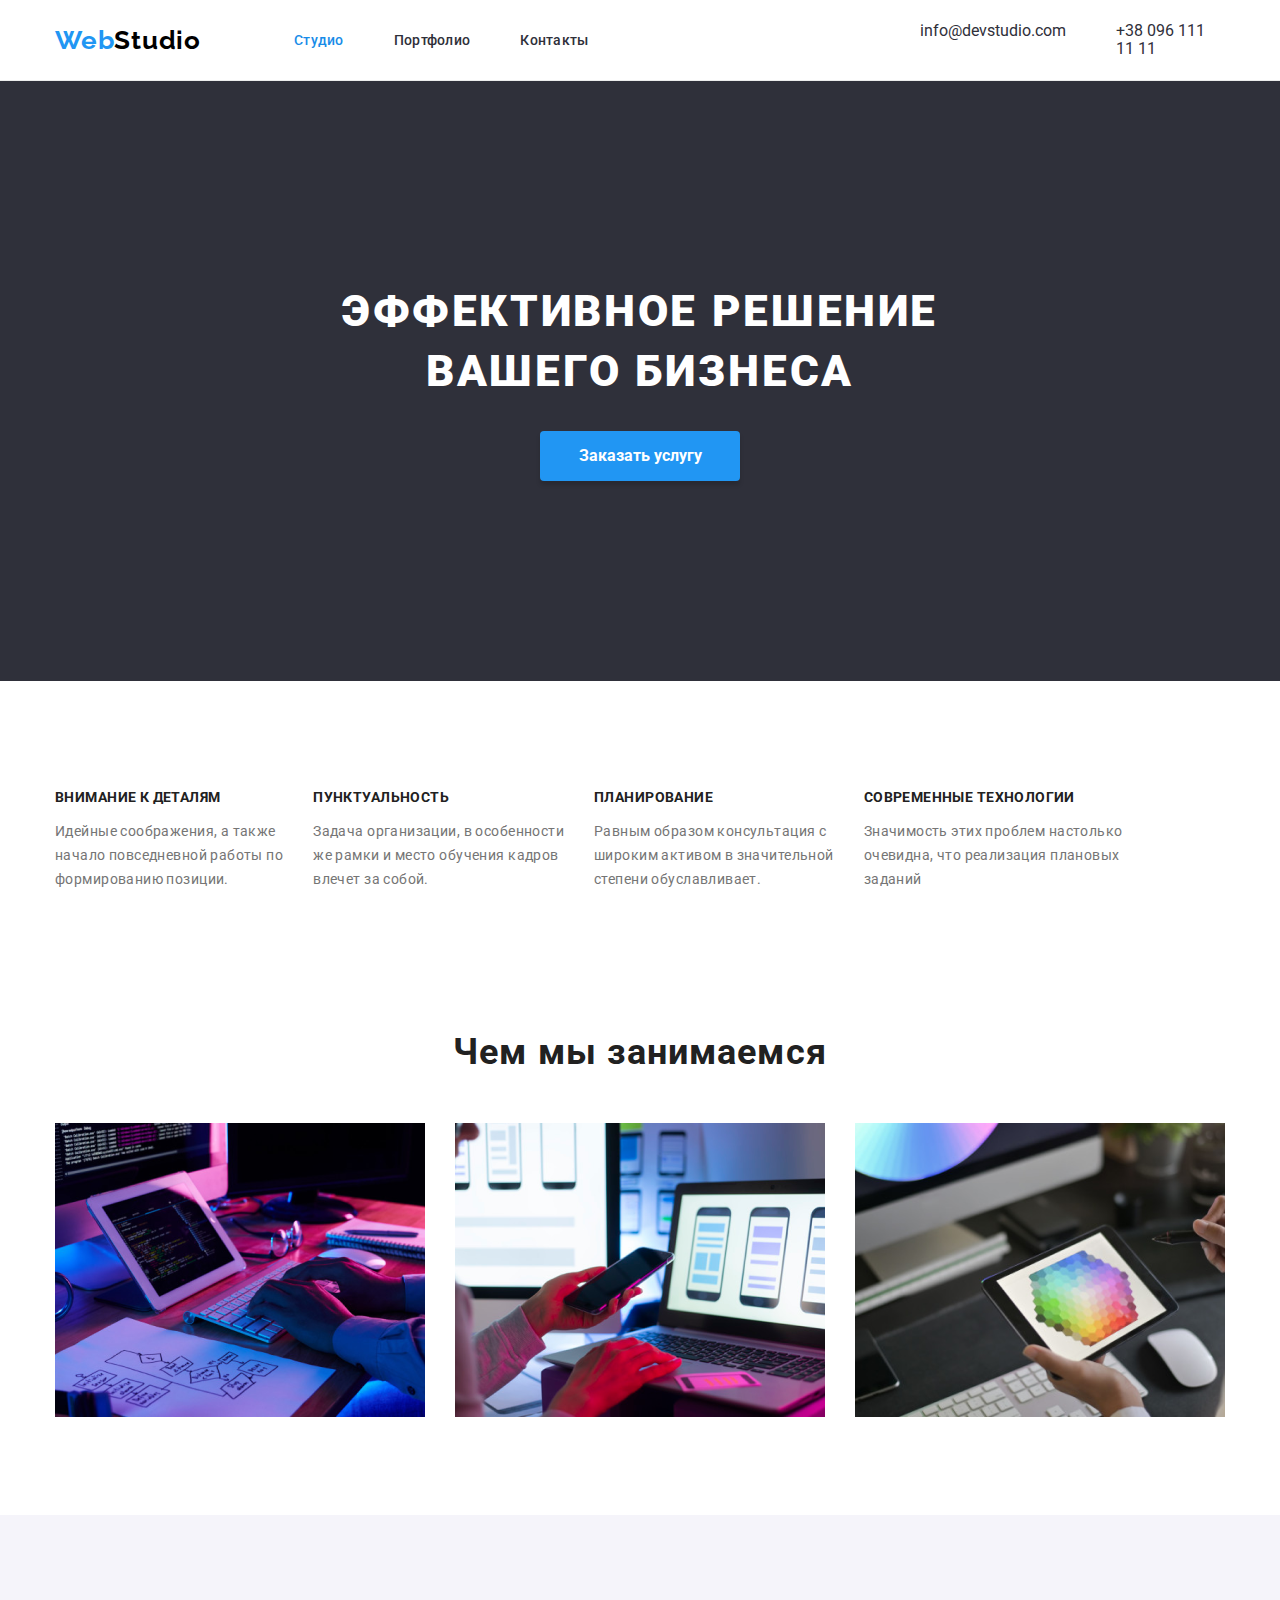
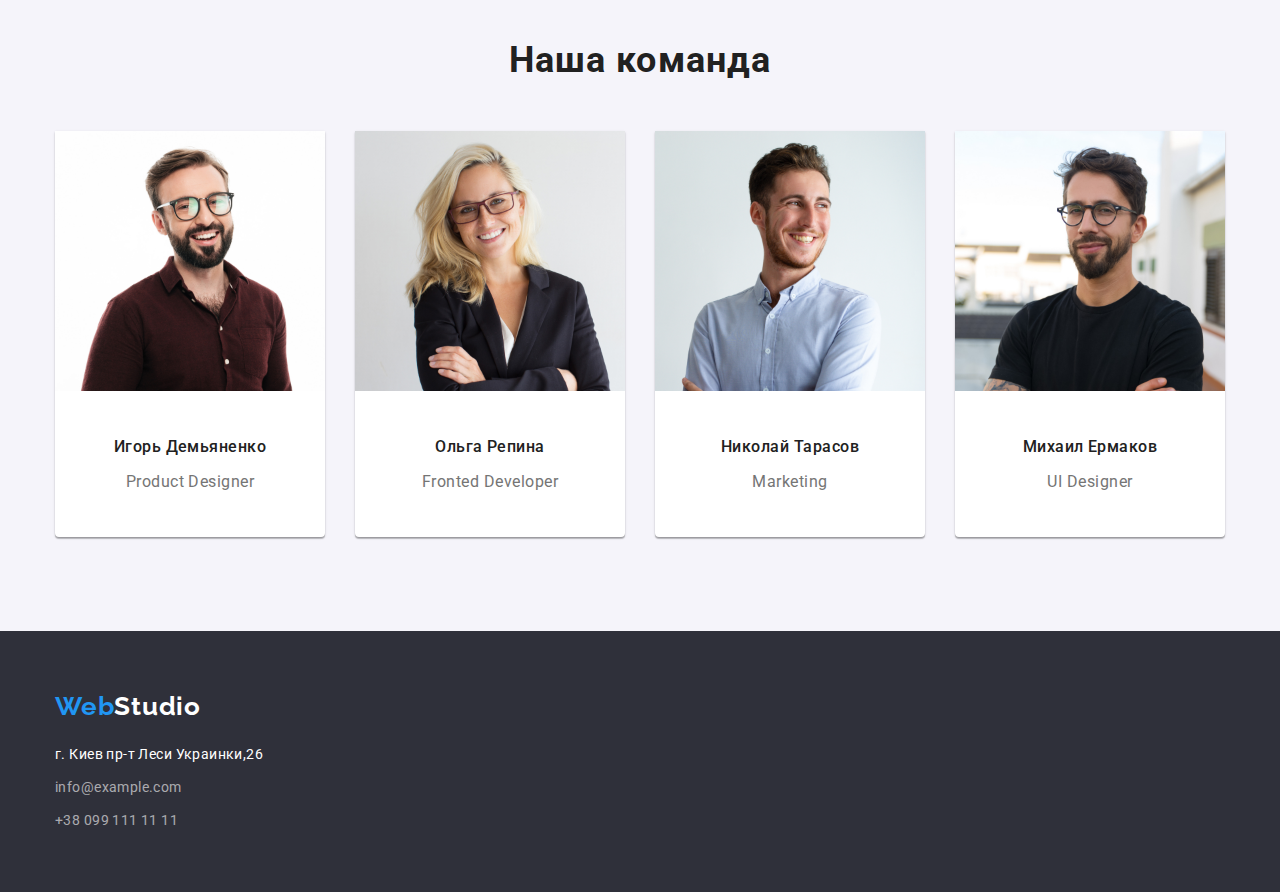
==== index.html @ 328bc092 "Add files via upload" ====
<!DOCTYPE html>
<html lang="en">
<head>
    <meta charset="UTF-8">
    <meta http-equiv="X-UA-Compatible" content="IE=edge">
    <meta name="viewport" content="width=device-width, initial-scale=1.0">
    <title>WebStudio</title>
    <style>
        @import url('https://fonts.googleapis.com/css2?family=Raleway:wght@700&family=Roboto:wght@400;500;900&display=swap');
    </style>
    <link rel="stylesheet" href="./css/modern-normalaze.css">
    <link rel="stylesheet" href="./css/style.css">
    
</head>
<body>
    <header class="header">
        <div class="container">
        <a href="./index.html" class="header-logo"><span class="span-logo">Web</span>Studio</a>
        <nav class="header-nav">
      <ul class="header-list">
        <li class="header-item"><a href="./index.html" class="studio-text">Студио</a></li>
        <li class="header-item"><a href="./index2.html" class="portfolio-text">Портфолио</a></li>
        <li class="header-item"><a href="" class="contacts-text">Контакты</a></li>
      </ul>
      </nav>
     <ul class="contact-list">
        <li class="contact-item"><a href="mailto:info@example.com" class="contact-link">info@devstudio.com</a></li>
        <li class="contact-item"><a href="tel:+380991111111" class="contact-link">+38 096 111 11 11</a></li>
     </ul>
    </div>
    </header>
    <main>
        <section class="table">
            <div class="table-container">
            <h1 class="text">Эффективное решение вашего бизнеса</h1>
            <button type="button" class="main-button">Заказать услугу</button>
        </div>
        </section>
        
        <section class="features">
            <div class="container">
            <ul class="features-list">
                <li class="features-item">
                    <h3 class="features-title">Внимание к деталям</h3>
                    <p class="features-paragraph">Идейные соображения, а также<br> 
                       начало повседневной работы по<br> 
                       формированию позиции.
                    </p>
                </li>
                <li class="features-item">
                    <h3 class="features-title">Пунктуальность</h3>
                    <p class="features-paragraph">Задача организации, в особенности<br>
                       же рамки и место обучения кадров <br>
                       влечет за собой.</p>
                </li>
                <li class="features-item">
                    <h3 class="features-title">Планирование</h3>
                    <p class="features-paragraph">Равным образом консультация с<br> 
                       широким активом в значительной<br> 
                       степени обуславливает.</p>
                </li>
                <li class="features-item">
                    <h3 class="features-title">Современные технологии</h3>
                    <p class="features-paragraph">Значимость этих проблем настолько<br> 
                       очевидна, что реализация плановых<br> 
                       заданий<p>
                </li>
            </ul>
        </div>
        </section>
        <section class="what-we-do">
        <div class="container">
            <h2 class="wwd-title">Чем мы занимаемся</h2>
            <ul class="wwd-list">
                <li class="wwd-item"><img class="wwd-img" src="./img/img.png" alt="эта картинка занимает место" width="370" height="294"></li>
                <li class="wwd-item"><img class="wwd-img" src="./img/img2.png" alt="эта картинка занимает место" width="370" height="294"></li>
                <li class="wwd-item"><img class="wwd-img" src="./img/img3.png" alt="эта картинка занимает место" width="370" height="294"></li>
            </ul></div>
        </section>
        <section class="our-team">
            <div class="container"><h2 class="our-team-title">Наша команда</h2>
                <ul class="our-team-list">
                    <li class="our-team-item">
                        <img class="our-team-img" src="./img/img4.jpg" alt="тут фотография дизайнера продукта " width="270" height="260">
                        <div class="description">
                            <h3 class="our-team-name">Игорь Демьяненко</h3>
                            <p class="our-team-profesion">Product Designer</p>
                        </div>
                    </li>
                    <li class="our-team-item">
                        <img class="our-team-img" src="./img/img5.jpg" alt="Фотография нашего фронтального разроботчика" width="270" height="260">
                        <div class="description">
                            <h3 class="our-team-name">Ольга Репина</h3>
                            <p class="our-team-profesion">Fronted Developer</p>
                        </div>
                    </li>
                    <li class="our-team-item">
                        <img class="our-team-img" src="./img/img6.jpg" alt="фотография нашего маркетолога" width="270" height="260">
                        <div class="description"><h3 class="our-team-name">Николай Тарасов</h3>
                            <p class="our-team-profesion">Marketing</p>
                        </div>
                    </li>
                    <li class="our-team-item">
                        <img class="our-team-img" src="./img/img7.jpg" alt="Фотография нашего дизайнера пользовательского интерфейса" width="270" height="260">
                        <div class="description"><h3 class="our-team-name">Михаил Ермаков</h3>
                            <p class="our-team-profesion">UI Designer </p>
                            </div>
                    </li>
                </ul>
            </div>
        </section>
     
    </main>
    <footer class="footer">
        <div class="container">
        <a href="./index.html" class="footer-logo"><span class="footer-span-logo">Web</span>Studio</a>
        <address class="footer-address">г. Киев пр-т Леси Украинки,26</address>
        <ul class="footer-list">
            <li class="footer-item"><a class="footer-contact-link" href="mailto:info@example.com">info@example.com</a></li>
            <li class="footer-item"><a class="footer-contact-link" href="tel:+380991111111">+38 099 111 11 11</a></li>
        </ul>
    </div>
    </footer>
</body>
</html>
---- css/modern-normalaze.css ----
*,
::before,
::after {
	box-sizing: border-box;
}

/**
1. Correct the line height in all browsers.
2. Prevent adjustments of font size after orientation changes in iOS.
3. Use a more readable tab size (opinionated).
*/

html {
	line-height: 1.15; /* 1 */
	-webkit-text-size-adjust: 100%; /* 2 */
	-moz-tab-size: 4; /* 3 */
	tab-size: 4; /* 3 */
}

/*
Sections
========
*/

/**
1. Remove the margin in all browsers.
2. Improve consistency of default fonts in all browsers. (https://github.com/sindresorhus/modern-normalize/issues/3)
*/

body {
	margin: 0; /* 1 */
	font-family:
		system-ui,
		-apple-system, /* Firefox supports this but not yet `system-ui` */
		'Segoe UI',
		Roboto,
		Helvetica,
		Arial,
		sans-serif,
		'Apple Color Emoji',
		'Segoe UI Emoji'; /* 2 */
}

/*
Grouping content
================
*/

/**
1. Add the correct height in Firefox.
2. Correct the inheritance of border color in Firefox. (https://bugzilla.mozilla.org/show_bug.cgi?id=190655)
*/

hr {
	height: 0; /* 1 */
	color: inherit; /* 2 */
}

/*
Text-level semantics
====================
*/

/**
Add the correct text decoration in Chrome, Edge, and Safari.
*/

abbr[title] {
	text-decoration: underline dotted;
}

/**
Add the correct font weight in Edge and Safari.
*/

b,
strong {
	font-weight: bolder;
}

/**
1. Improve consistency of default fonts in all browsers. (https://github.com/sindresorhus/modern-normalize/issues/3)
2. Correct the odd 'em' font sizing in all browsers.
*/

code,
kbd,
samp,
pre {
	font-family:
		ui-monospace,
		SFMono-Regular,
		Consolas,
		'Liberation Mono',
		Menlo,
		monospace; /* 1 */
	font-size: 1em; /* 2 */
}

/**
Add the correct font size in all browsers.
*/

small {
	font-size: 80%;
}

/**
Prevent 'sub' and 'sup' elements from affecting the line height in all browsers.
*/

sub,
sup {
	font-size: 75%;
	line-height: 0;
	position: relative;
	vertical-align: baseline;
}

sub {
	bottom: -0.25em;
}

sup {
	top: -0.5em;
}

/*
Tabular data
============
*/

/**
1. Remove text indentation from table contents in Chrome and Safari. (https://bugs.chromium.org/p/chromium/issues/detail?id=999088, https://bugs.webkit.org/show_bug.cgi?id=201297)
2. Correct table border color inheritance in Chrome and Safari. (https://bugs.chromium.org/p/chromium/issues/detail?id=935729, https://bugs.webkit.org/show_bug.cgi?id=195016)
*/

table {
	text-indent: 0; /* 1 */
	border-color: inherit; /* 2 */
}

/*
Forms
=====
*/

/**
1. Change the font styles in all browsers.
2. Remove the margin in Firefox and Safari.
*/

button,
input,
optgroup,
select,
textarea {
	font-family: inherit; /* 1 */
	font-size: 100%; /* 1 */
	line-height: 1.15; /* 1 */
	margin: 0; /* 2 */
}

/**
Remove the inheritance of text transform in Edge and Firefox.
*/

button,
select {
	text-transform: none;
}

/**
Correct the inability to style clickable types in iOS and Safari.
*/

button,
[type='button'],
[type='reset'],
[type='submit'] {
	-webkit-appearance: button;
}

/**
Remove the inner border and padding in Firefox.
*/

::-moz-focus-inner {
	border-style: none;
	padding: 0;
}

/**
Restore the focus styles unset by the previous rule.
*/

:-moz-focusring {
	outline: 1px dotted ButtonText;
}

/**
Remove the additional ':invalid' styles in Firefox.
See: https://github.com/mozilla/gecko-dev/blob/2f9eacd9d3d995c937b4251a5557d95d494c9be1/layout/style/res/forms.css#L728-L737
*/

:-moz-ui-invalid {
	box-shadow: none;
}

/**
Remove the padding so developers are not caught out when they zero out 'fieldset' elements in all browsers.
*/

legend {
	padding: 0;
}

/**
Add the correct vertical alignment in Chrome and Firefox.
*/

progress {
	vertical-align: baseline;
}

/**
Correct the cursor style of increment and decrement buttons in Safari.
*/

::-webkit-inner-spin-button,
::-webkit-outer-spin-button {
	height: auto;
}

/**
1. Correct the odd appearance in Chrome and Safari.
2. Correct the outline style in Safari.
*/

[type='search'] {
	-webkit-appearance: textfield; /* 1 */
	outline-offset: -2px; /* 2 */
}

/**
Remove the inner padding in Chrome and Safari on macOS.
*/

::-webkit-search-decoration {
	-webkit-appearance: none;
}

/**
1. Correct the inability to style clickable types in iOS and Safari.
2. Change font properties to 'inherit' in Safari.
*/

::-webkit-file-upload-button {
	-webkit-appearance: button; /* 1 */
	font: inherit; /* 2 */
}

/*
Interactive
===========
*/

/*
Add the correct display in Chrome and Safari.
*/

summary {
	display: list-item;
}
---- css/style.css ----
.main-button{
    width: 200px;
    height: 50px;
    left: 5px;
    top: 150px;
    background-color: #2196F3;
    border-radius: 4px;
    box-shadow: 0px 4px 4px rgba(0, 0, 0, 0.15);
    border: 0px;
    
    font-family:'Roboto';
    font-style: normal;
    font-weight: 700;
    font-size: 16px;
    line-height: 30px;
    color:white;
    padding: 10px 32px;
    align-self: center;



}
.main-button:hover{
    background-color:var(--button-hover-color) ;
}

a{
    text-decoration: none;
}
li{
    list-style: none;
}
.reset{
list-style: none;
text-decoration: none;
}
:root{
    --main-text-color: #212121;
    --main-bg-color:#ffffff;
    --hover-focus-color:#2196F3;
    --header-logo-color:#000000;
    --contact-color:#757575;
    --section-hero-color:#2F303A;
    --btn-hover-focus-color:#188CE8;
    --section-team-color:#F5F4FA;
    --features-title-color:#212121;
    --features-paragraph-color:#757575;
    --what-we-do-title-color:#212121;
    --our-team-title-color:#212121;
    --our-team-name-color:#212121;
    --our-team-profesion:#757575;
    --footer-address-color:#ffffff;
    --footer-contact-link-color:rgba(255, 255, 255, 0.6);
    --footer-logo-color:#ffffff;
    --button-hover-color:#2196F3;
    --button-color:#188CE8;
    --header-text-color:#2196F3;
    
    

}
body{
    font-family: 'Roboto', sans-serif;
    color: var(--main-text-color);
    background-color:var(--main-bg-color);
}
ul,ol{
    margin: 0px;
    padding-left: 0px;
    list-style: none;
}

/*header*/

.header {
    border-bottom: 1px solid  #ececec;
    

}
.header .container{
    display: flex;
    flex-direction: row;
    align-items: center;
}

.header-logo {
    font-family: 'Raleway';
    font-weight:700;
    font-size: 26px;
    line-height: 31px;
    letter-spacing: 0.03em;
    color: var(--header-logo-color);
    margin: right 93px; 
}
.span-logo {
    color:var(--hover-focus-color);
    
}
.header-nav {
    font-weight: 500;
font-size: 14px;
line-height: 16px;
letter-spacing: 0.02em;
margin-right: 331px;
margin-left: 93px; 
}
.header-list{
    display: flex;
    flex-direction: row;
}
.header-item:not(:last-child){
    margin-right: 50px;

}
.header-item:hover, .header-item:focus {
    color:var(--btn-hover-focus-color)
}
.header-item{
    padding: 32px 0;
    
}
.header-container{
    display: flex;
    flex-direction: row;
    align-items: center;
    padding-left: 15px;
    padding-right: 15px;
    margin: 0 auto;
}


.img {
    
    width: 270px;
    left: 215px;
    top: 1635px;
}
.inforamtion{
     
    width: 251px;
    height: 21px;
    left: 215px;
    top: 2268px;

    font-family: 'Roboto';
    font-style: normal;
    font-weight: 400;
    font-size: 14px;
    line-height: 24px;
    color: #2F303A;

}
.table {
    width: 100%;
background: #2F303A;


}
.table-container{
    padding: 200px 0;
    display: flex;
    flex-direction: column;

}

.text{
width: 696px;
height: 120px;
left: 300px;
top: px;

font-family: 'Roboto';
font-style: normal;
font-weight: 900;
font-size: 44px;
line-height: 60px;
/* or 136% */

text-align: center;
letter-spacing: 0.06em;
text-transform: uppercase;

color: #FFFFFF;
margin:0 auto;
margin-bottom: 30px;
max-width: 716px;
}

/*header-text*/
.studio-text{
    color: #188CE8;
}
.studio-text:hover{
    color:var(--header-text-color) ;
}


.portfolio-text{
    color: #2F303A;
}
.portfolio-text:hover{
    color: var(--header-text-color);
}


.contacts-text{
    color: #2F303A;
}
.contacts-text:hover{
    color: var(--header-text-color);
}
.contact-list{  
    display: flex;
    flex-direction: row;
}
.contact-item:first-child{
    margin-right: 50px;

}
.contact-link{
    color: #2F303A;

}



/*buttons*/
 .buttons{
    padding: 94px 0;
    
 }
.button{
    width: 73px;
    height: 38px;
    left: 495px;
    top: 174px;
    border-radius: 4px;
    cursor: pointer;
    padding: 6px 22px;

    
font-family: 'Roboto';
font-style: normal;
font-weight: 500;
font-size: 16px;
line-height: 26px;


text-align: center;
letter-spacing: 0.03em;

color: #212121;
width: fit-content;
border: 0px;


}
.button:hover,.button:focus{
    background-color: var(--hover-focus-color);
    color: white;
}
.button-list {
    display: flex;
    flex-direction: row;
    justify-content: center;
    margin-bottom: 50px;
}

.button-item:not(:last-child){
    margin-right: 8px;
}
.button-item {
}

/*section features*/
.features{
    margin-top: 94px;
}
.features-list{
    display: flex;
}
.features-item {
    margin-right: 30px;
    max-width: 270px;
}
.features-title {
    font-weight: 700;
font-size: 14px;
line-height: 16px;
letter-spacing: 0.03em;
text-transform: uppercase;

color: var(--features-title-color);
 margin-bottom: 10px;


}
.features-paragraph {
    font-weight: 400;
font-size: 14px;
line-height: 24px;
/* or 171% */

letter-spacing: 0.03em;
color: var(--features-paragraph-color);
}
/* what-we-do*/
.what-we-do{
    padding-top:94px;
    padding-bottom:94px; 

}
.wwd-title {
    font-weight: 700;
font-size: 36px;
line-height: 42px;
text-align: center;
letter-spacing: 0.03em;
color:var(--what-we-do-title-color);

}
.wwd-list {
    display: flex;
    justify-content: center;
    margin-top: 50px;
}
.wwd-item:nth-child(2) {
    margin-left:30px;
    margin-right: 30px;
   

    
}
.wwd-img {
}
/*our-team*/
.our-team{
    background-color:#F5F4FA;
    padding: 94px 0px;
    

}
.our-team-title {
    font-weight: 700;
font-size: 36px;
line-height: 42px;
text-align: center;
letter-spacing: 0.03em;
color: var(--our-team-title-color);
margin-bottom: 50px;

}
.our-team-list {
    
    display: flex;

}
.our-team-item {
    background-color: white;
    display: inline-flex;
    flex-direction: column;
    margin-right: 30px;
    text-align: center;
    box-shadow: 0px 1px 3px rgba(0, 0, 0, 0.12), 0px 1px 1px rgba(0, 0, 0, 0.14), 0px 2px 1px rgba(0, 0, 0, 0.2);
border-radius: 0px 0px 4px 4px;

}
.our-team-item:last-child{
    margin-right: 0px;
}


.our-team-img {
 
}
.description{
    padding: 30px 0;
    
}
.our-team-name {
    font-style: normal;
font-weight: 500;
font-size: 16px;
line-height: 19px;

text-align: center;
letter-spacing: 0.03em;
color: var(--our-team-name-color);

margin-bottom: 10px;
}
.our-team-profesion {
    font-weight: 400;
font-size: 16px;
line-height: 19px;

text-align: center;
letter-spacing: 0.03em;
color: var(--our-team-profesion);
}

/*footer*/
.footer{
    padding: 60px 0px;
    width: 100%;
background: #2F303A;
}
.footer .container{
    display: flex;
    flex-direction: column;
}
.footer-logo{
    font-family: 'Raleway';
    font-weight:700;
    font-size: 26px;
    line-height: 31px;
    letter-spacing: 0.03em;
    color: var(--footer-logo-color);
    display: block;
    margin-bottom: 20px;
}
.footer-span-logo{
    color:var(--hover-focus-color);
}
.footer-address{
    font-family: 'Roboto';
    font-style: normal;
    font-weight: 400;
    font-size: 14px;
    line-height: 24px;
    letter-spacing: 0.03em;
    color:var(--footer-address-color);
margin-bottom: 9px;
    


}
.footer-list{

}
.footer-item:first-child{
    margin-bottom:9px;
    
}


.footer-contact-link{
    font-weight: 400;
font-size: 14px;
line-height: 24px;


letter-spacing: 0.03em;

color:var(--footer-contact-link-color);
}
/*img*/
.img {

}
.img-list {
    display: flex;
    flex-direction: row;
    flex-wrap: wrap;
    justify-content: center;
}
.img-item {
    border: 1px solid #EEEEEE;
}
.img-item:nth-child(2n+1){
    margin-right:30px ;
    margin-left:30px; 
}
.img-item:nth-child(-n+6){
    margin-bottom: 30px;
}
.img-description{
    padding: 20px 24px;

}
.img-paragraph{
    margin-top: 4px;
    


}

.web {
}
.design {
}
.seafood {
}
.prime {
}
.boxes {
}
.web-design {
}
.edition {
}
.lab {
}
.business {
}
 

.container{
    width: 1200px;
    padding-left: 15px;
    padding-right: 15px;
    margin: 0 auto;
}
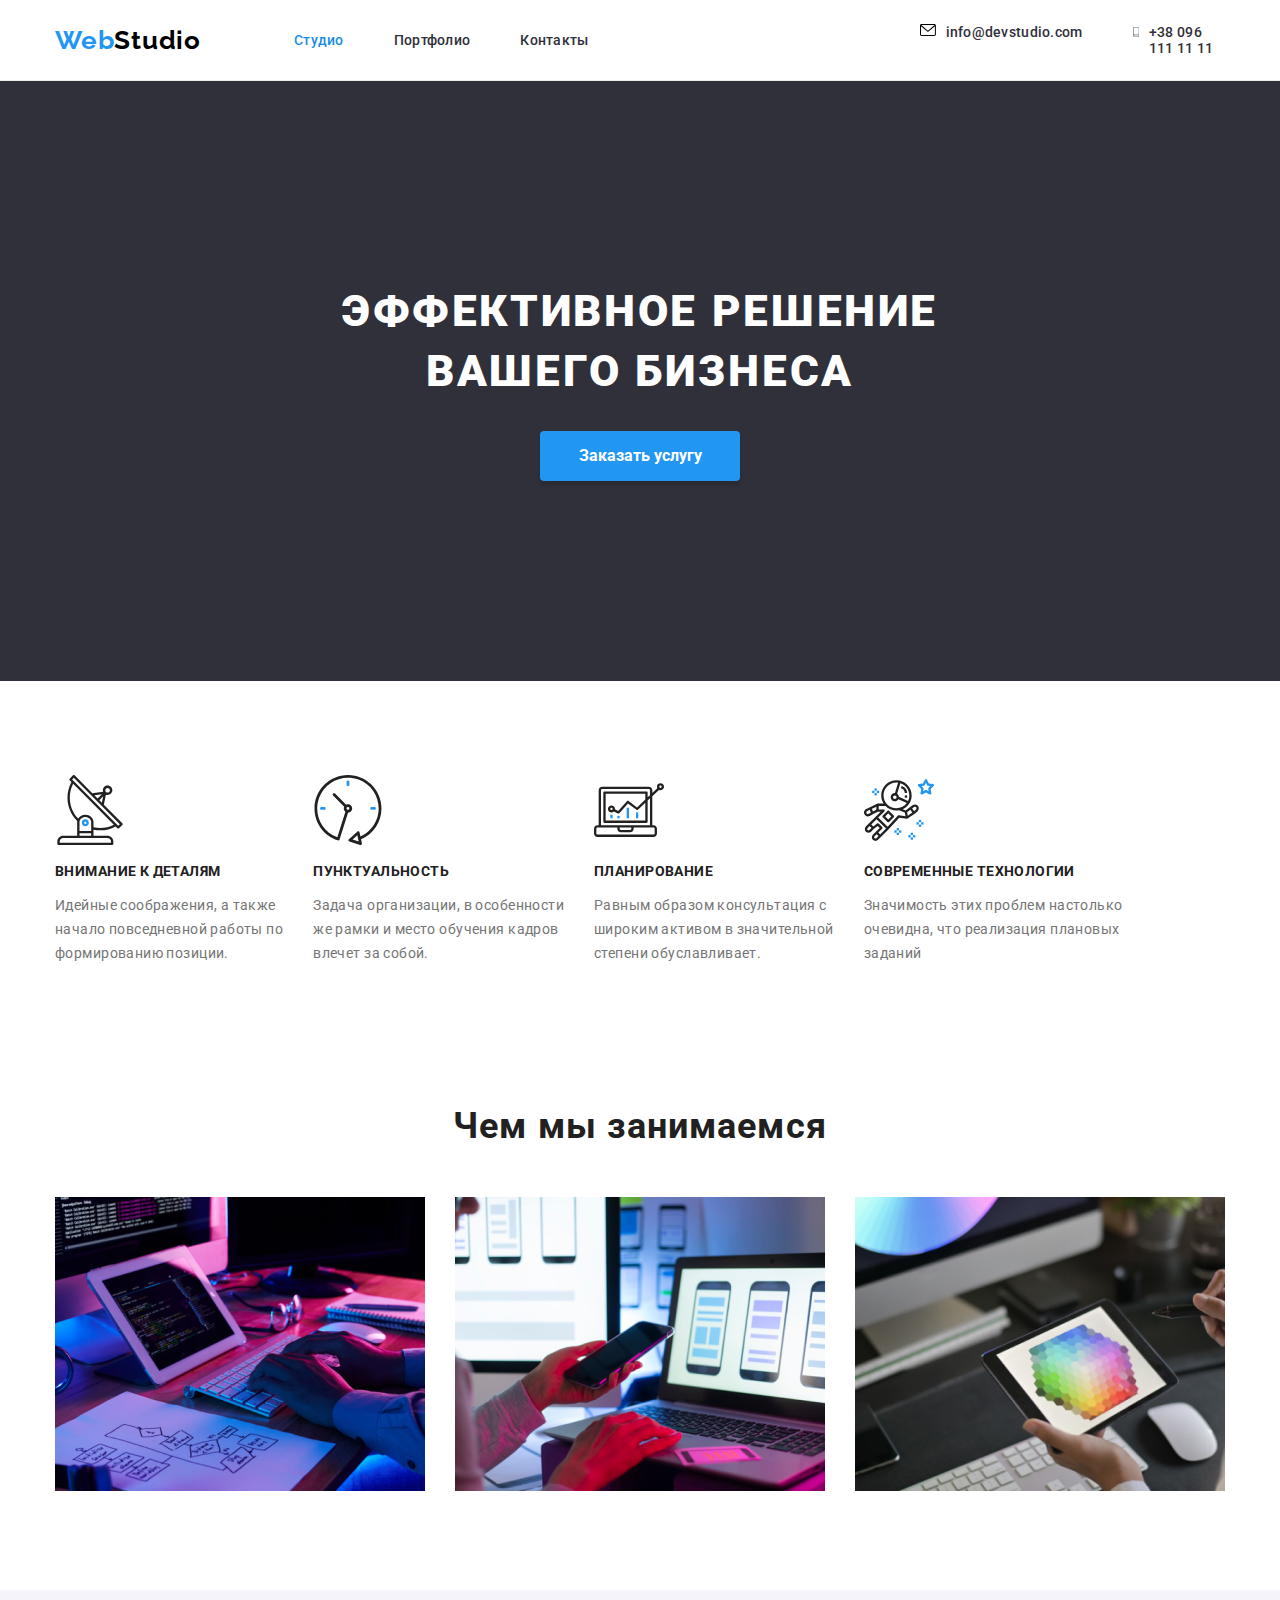
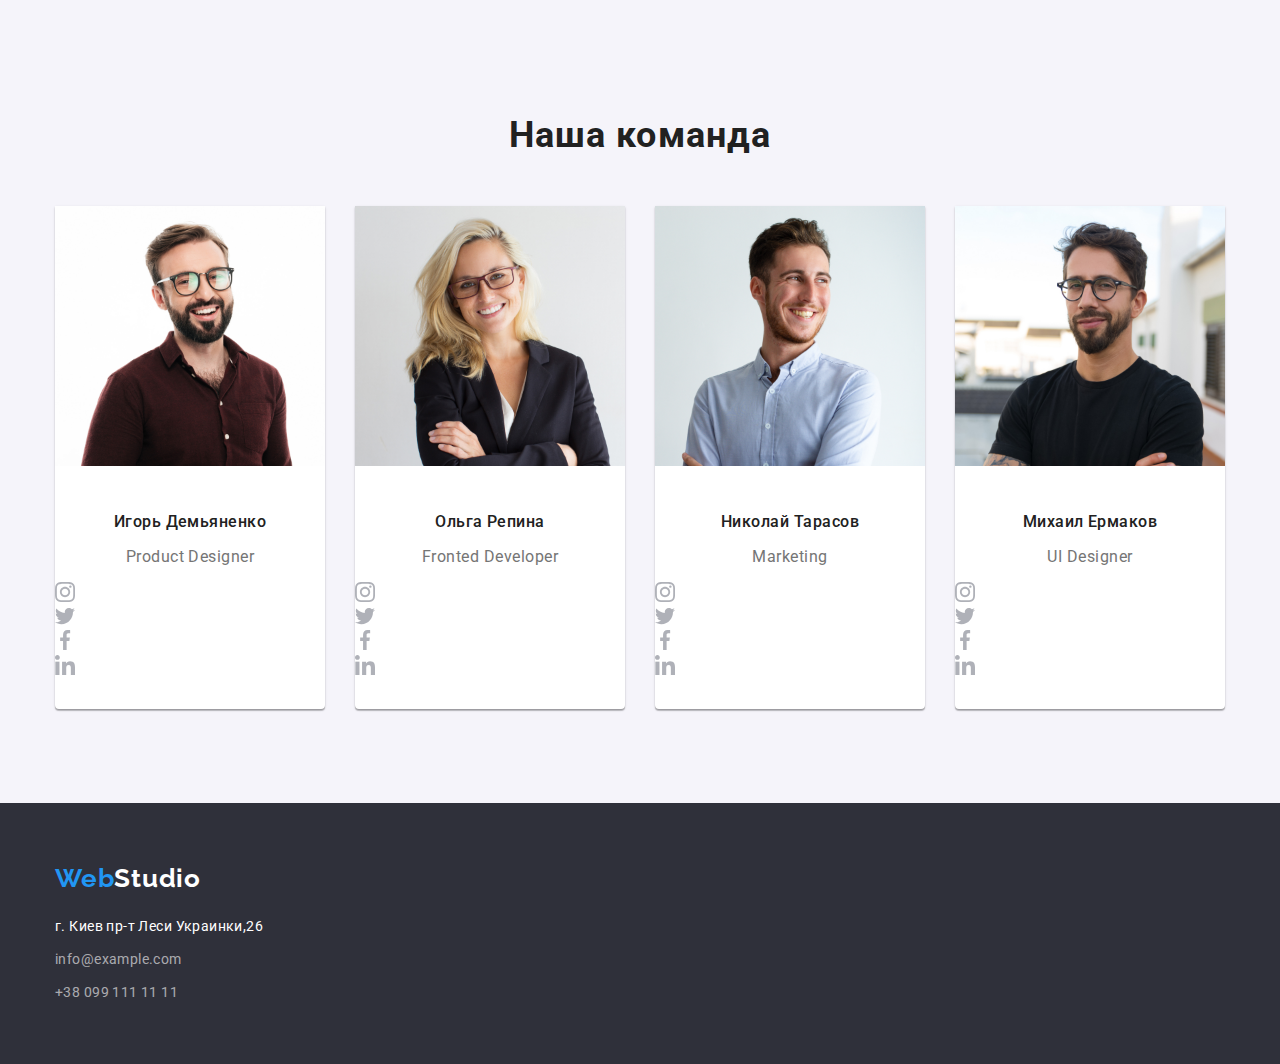
==== commit 283ef4fb: "Add files via upload" ====
--- a/index.html
+++ b/index.html
@@ -24,8 +24,13 @@
       </ul>
       </nav>
      <ul class="contact-list">
-        <li class="contact-item"><a href="mailto:info@example.com" class="contact-link">info@devstudio.com</a></li>
-        <li class="contact-item"><a href="tel:+380991111111" class="contact-link">+38 096 111 11 11</a></li>
+        <li class="contact-item"><a href="mailto:info@example.com" class="contact-link">
+            <svg width="16" height="12" class="header-icon">
+            <use href="./img/symbol-defs.svg#icon-envelope-hover"></use>
+            </svg>info@devstudio.com</a></li>
+        <li class="contact-item"><a href="tel:+380991111111" class="contact-link"><svg width="10" height="16" class="header-icon">
+            <use href="./img/symbol-defs.svg#icon-smartphone"></use>
+            </svg>+38 096 111 11 11</a></li>
      </ul>
     </div>
     </header>
@@ -41,6 +46,11 @@
             <div class="container">
             <ul class="features-list">
                 <li class="features-item">
+                    <div>
+                        <svg width="70" height="70" class="features-icon">
+                            <use href="./img/symbol-defs.svg#icon-antenna-1"></use>
+                            </svg>
+                    </div>
                     <h3 class="features-title">Внимание к деталям</h3>
                     <p class="features-paragraph">Идейные соображения, а также<br> 
                        начало повседневной работы по<br> 
@@ -48,18 +58,33 @@
                     </p>
                 </li>
                 <li class="features-item">
+                    <div>
+                        <svg width="70" height="70" class="features-icon">
+                            <use href="./img/symbol-defs.svg#icon-clock-1"></use>
+                        </svg>
+                    </div>
                     <h3 class="features-title">Пунктуальность</h3>
                     <p class="features-paragraph">Задача организации, в особенности<br>
                        же рамки и место обучения кадров <br>
                        влечет за собой.</p>
-                </li>
-                <li class="features-item">
+                    </li>
+                <li class="features-item">
+                    <div>
+                        <svg width="70" height="70" class="features-icon">
+                            <use href="./img/symbol-defs.svg#icon-diagram-1"></use>
+                        </svg>
+                    </div>
                     <h3 class="features-title">Планирование</h3>
                     <p class="features-paragraph">Равным образом консультация с<br> 
                        широким активом в значительной<br> 
                        степени обуславливает.</p>
                 </li>
                 <li class="features-item">
+                    <div>
+                        <svg width="70" height="70" class="features-icon">
+                            <use href="./img/symbol-defs.svg#icon-astronaut-1"></use>
+                        </svg>
+                    </div>
                     <h3 class="features-title">Современные технологии</h3>
                     <p class="features-paragraph">Значимость этих проблем настолько<br> 
                        очевидна, что реализация плановых<br> 
@@ -85,6 +110,28 @@
                         <div class="description">
                             <h3 class="our-team-name">Игорь Демьяненко</h3>
                             <p class="our-team-profesion">Product Designer</p>
+                        <ul>
+                            <li class="icon-item">
+                                <svg width="20" height="20" class="our-team-icon">
+                                    <use href="./img/symbol-defs.svg#icon-instagram-2"></use>
+                                </svg>
+                            </li>
+                            <li class="icon-item">
+                                <svg width="20" height="20" class="our-team-icon">
+                                    <use href="./img/symbol-defs.svg#icon-twitter-1"></use>
+                                </svg>
+                            </li>
+                            <li class="icon-item">
+                                <svg width="20" height="20" class="our-team-icon">
+                                    <use href="./img/symbol-defs.svg#icon-facebook-1"></use>
+                                </svg>
+                            </li>
+                            <li class="icon-item">
+                                <svg width="20" height="20" class="our-team-icon">
+                                    <use href="./img/symbol-defs.svg#icon-linkedin-1"></use>
+                                </svg>
+                            </li>
+                        </ul>
                         </div>
                     </li>
                     <li class="our-team-item">
@@ -92,18 +139,84 @@
                         <div class="description">
                             <h3 class="our-team-name">Ольга Репина</h3>
                             <p class="our-team-profesion">Fronted Developer</p>
+                            <ul>
+                                <li class="icon-item">
+                                    <svg width="20" height="20" class="our-team-icon">
+                                        <use href="./img/symbol-defs.svg#icon-instagram-2"></use>
+                                    </svg>
+                                </li>
+                                <li class="icon-item">
+                                    <svg width="20" height="20" class="our-team-icon">
+                                        <use href="./img/symbol-defs.svg#icon-twitter-1"></use>
+                                    </svg>
+                                </li>
+                                <li class="icon-item">
+                                    <svg width="20" height="20" class="our-team-icon">
+                                        <use href="./img/symbol-defs.svg#icon-facebook-1"></use>
+                                    </svg>
+                                </li>
+                                <li class="icon-item">
+                                    <svg width="20" height="20" class="our-team-icon">
+                                        <use href="./img/symbol-defs.svg#icon-linkedin-1"></use>
+                                    </svg>
+                                </li>
+                            </ul>
                         </div>
                     </li>
                     <li class="our-team-item">
                         <img class="our-team-img" src="./img/img6.jpg" alt="фотография нашего маркетолога" width="270" height="260">
                         <div class="description"><h3 class="our-team-name">Николай Тарасов</h3>
                             <p class="our-team-profesion">Marketing</p>
+                            <ul>
+                                <li class="icon-item">
+                                    <svg width="20" height="20" class="our-team-icon">
+                                        <use href="./img/symbol-defs.svg#icon-instagram-2"></use>
+                                    </svg>
+                                </li>
+                                <li class="icon-item">
+                                    <svg width="20" height="20" class="our-team-icon">
+                                        <use href="./img/symbol-defs.svg#icon-twitter-1"></use>
+                                    </svg>
+                                </li>
+                                <li class="icon-item">
+                                    <svg width="20" height="20" class="our-team-icon">
+                                        <use href="./img/symbol-defs.svg#icon-facebook-1"></use>
+                                    </svg>
+                                </li>
+                                <li class="icon-item">
+                                    <svg width="20" height="20" class="our-team-icon">
+                                        <use href="./img/symbol-defs.svg#icon-linkedin-1"></use>
+                                    </svg>
+                                </li>
+                            </ul>
                         </div>
                     </li>
                     <li class="our-team-item">
                         <img class="our-team-img" src="./img/img7.jpg" alt="Фотография нашего дизайнера пользовательского интерфейса" width="270" height="260">
                         <div class="description"><h3 class="our-team-name">Михаил Ермаков</h3>
                             <p class="our-team-profesion">UI Designer </p>
+                            <ul>
+                                <li class="icon-item">
+                                    <svg width="20" height="20" class="our-team-icon">
+                                        <use href="./img/symbol-defs.svg#icon-instagram-2"></use>
+                                    </svg>
+                                </li>
+                                <li class="icon-item">
+                                    <svg width="20" height="20" class="our-team-icon">
+                                        <use href="./img/symbol-defs.svg#icon-twitter-1"></use>
+                                    </svg>
+                                </li>
+                                <li class="icon-item">
+                                    <svg width="20" height="20" class="our-team-icon">
+                                        <use href="./img/symbol-defs.svg#icon-facebook-1"></use>
+                                    </svg>
+                                </li>
+                                <li class="icon-item">
+                                    <svg width="20" height="20" class="our-team-icon">
+                                        <use href="./img/symbol-defs.svg#icon-linkedin-1"></use>
+                                    </svg>
+                                </li>
+                            </ul>
                             </div>
                     </li>
                 </ul>
--- a/css/style.css
+++ b/css/style.css
@@ -55,6 +55,7 @@
     --button-hover-color:#2196F3;
     --button-color:#188CE8;
     --header-text-color:#2196F3;
+    --our-team-icon-hover-color:#2196F3;
     
     
 
@@ -127,14 +128,18 @@
     padding-right: 15px;
     margin: 0 auto;
 }
+.header-icon{
+    margin-right: 10px;
+
+}
 
 
 .img {
-    
-    width: 270px;
-    left: 215px;
-    top: 1635px;
-}
+
+}
+
+
+
 .inforamtion{
      
     width: 251px;
@@ -219,6 +224,17 @@
 }
 .contact-link{
     color: #2F303A;
+    display:flex;
+
+
+
+    font-family: 'Roboto';
+font-style: normal;
+font-weight: 500;
+font-size: 14px;
+line-height: 16px;
+letter-spacing: 0.02em;
+
 
 }
 
@@ -304,6 +320,7 @@
 letter-spacing: 0.03em;
 color: var(--features-paragraph-color);
 }
+
 /* what-we-do*/
 .what-we-do{
     padding-top:94px;
@@ -373,6 +390,26 @@
 .our-team-img {
  
 }
+.our-team-icon{
+    fill: #AFB1B8;
+    
+
+}
+.our-team-icon:hover{
+    fill:white;
+    
+    
+
+}
+.icon-item{
+    max-width: fit-content;
+}
+.icon-item:hover{
+    background-color:var(--hover-focus-color);
+    border-radius: 50%;
+}
+
+
 .description{
     padding: 30px 0;
     
@@ -458,6 +495,10 @@
 .img {
 
 }
+.things{
+    display:block;
+    
+}
 .img-list {
     display: flex;
     flex-direction: row;
@@ -467,7 +508,7 @@
 .img-item {
     border: 1px solid #EEEEEE;
 }
-.img-item:nth-child(2n+1){
+.img-item:nth-child(3n-1){
     margin-right:30px ;
     margin-left:30px; 
 }
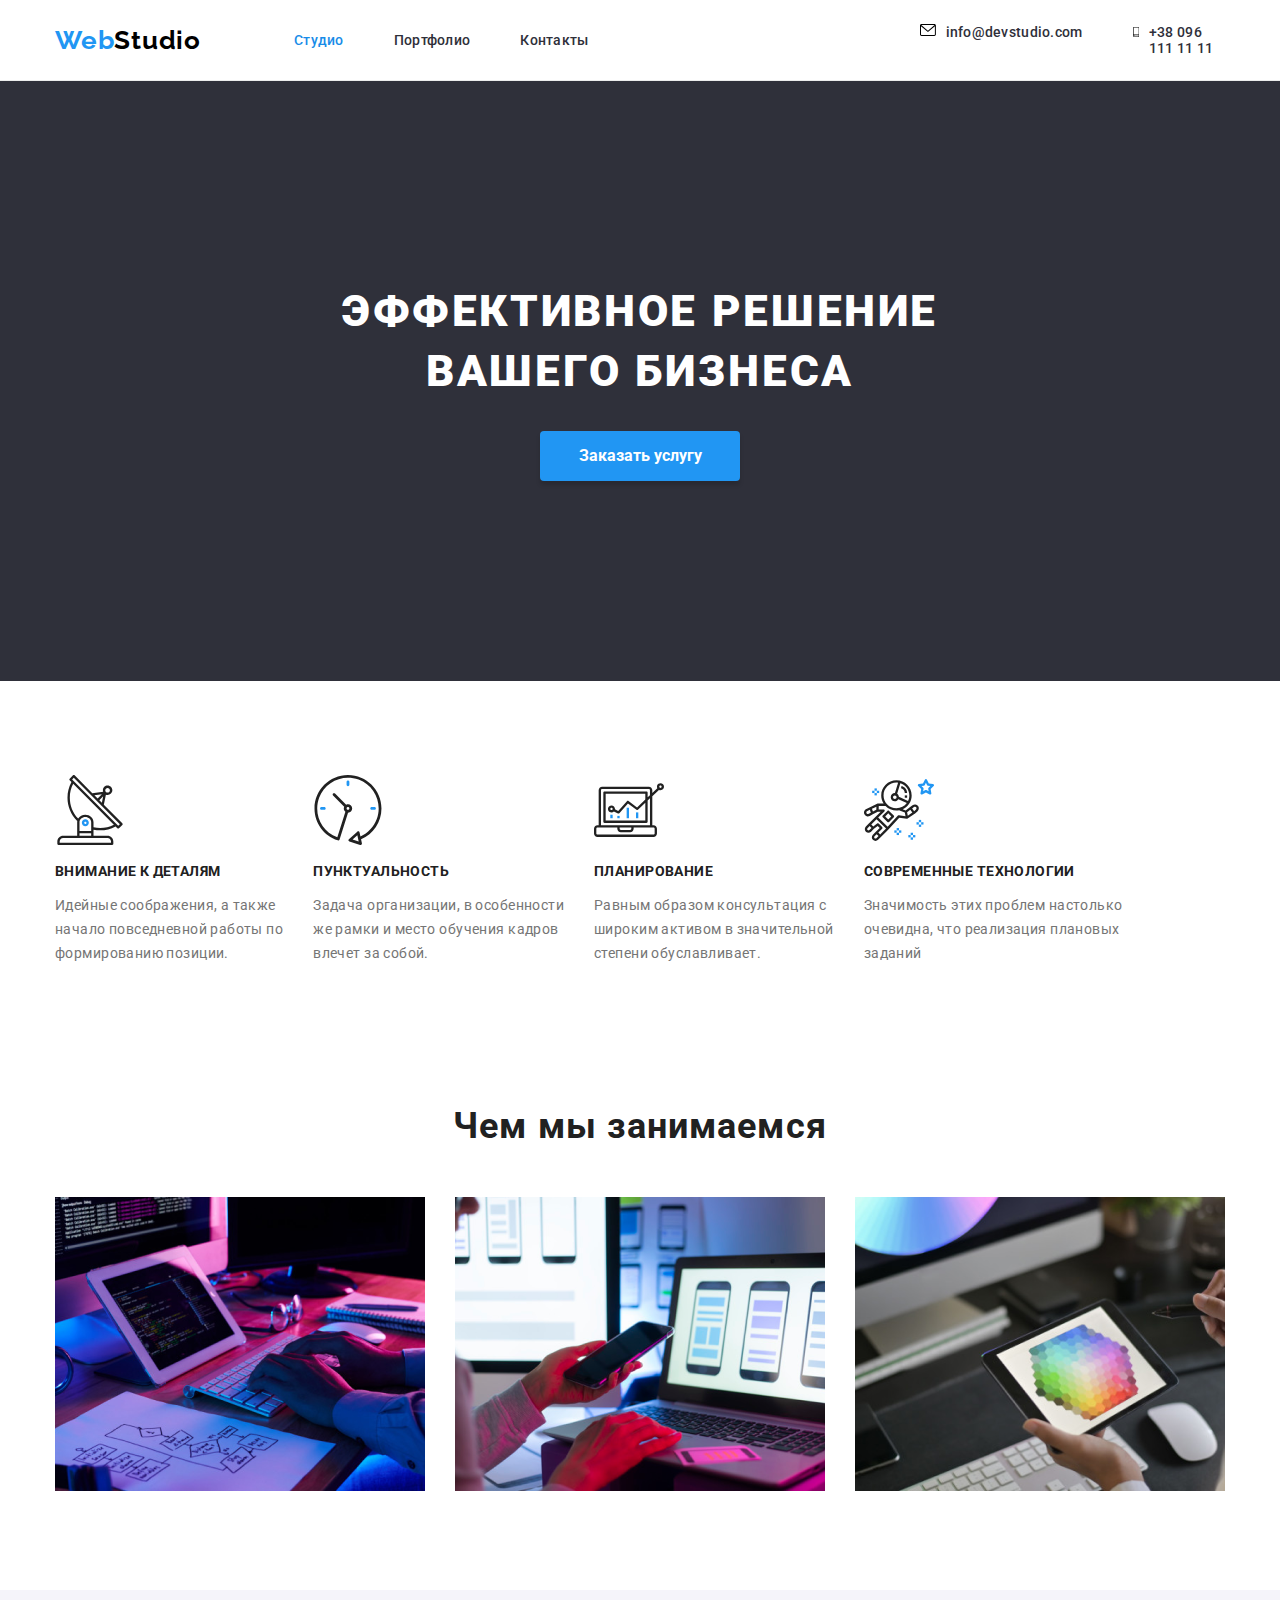
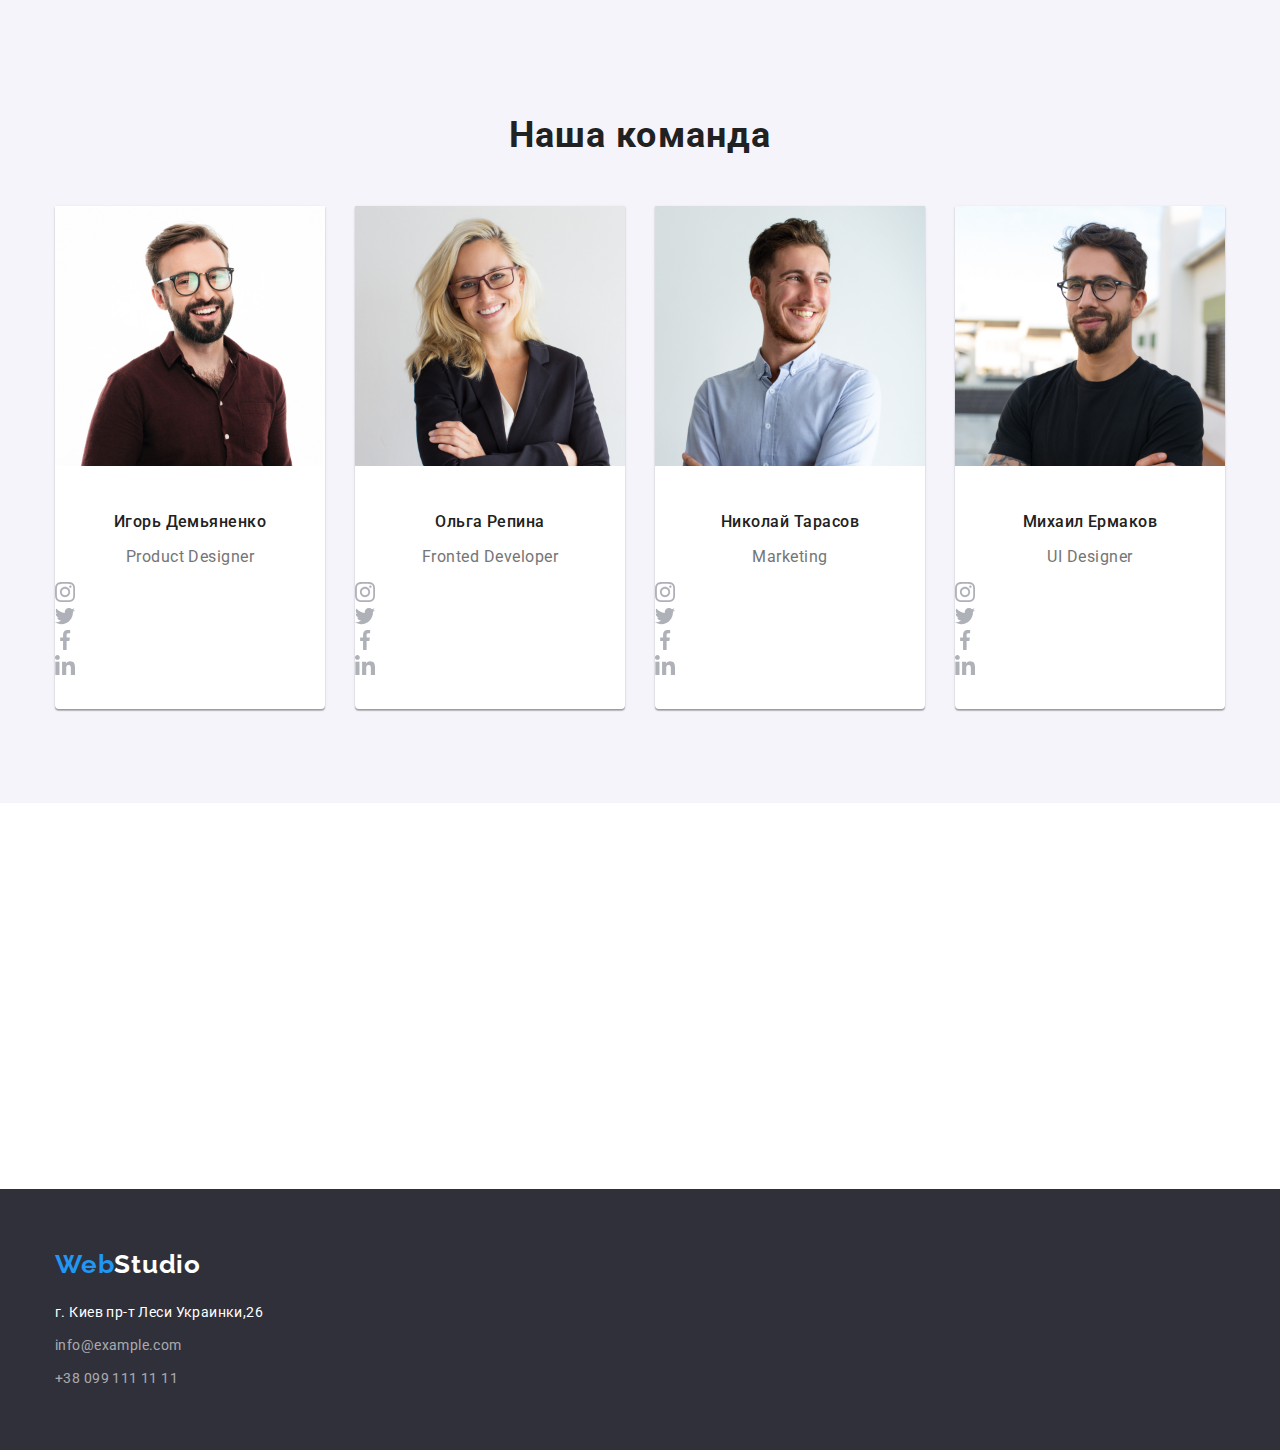
==== commit bf00c1fb: "Add files via upload" ====
--- a/index.html
+++ b/index.html
@@ -222,6 +222,40 @@
                 </ul>
             </div>
         </section>
+        <section class="clients">
+            <!-------ul>li*6------>
+            <ul class="clients-list">
+                <li class="cliens-item"><svg width="106" height="60" class="cliens-icon">
+                    <use href="./img/symbol-defs.svg#icon-logo"></use>
+                </svg></li>
+                <li class="cliens-item">
+                    <svg width="106" height="60" class="cliens-icon">
+                        <use href="./img/symbol-defs.svg#icon-logo1"></use>
+                    </svg>
+                </li>
+                <li class="cliens-item">
+                    <svg width="106" height="60" class="cliens-icon">
+                        <use href="./img/symbol-defs.svg#icon-logo2"></use>
+                    </svg>
+                </li>
+                <li class="cliens-item">
+                    <svg width="106" height="60" class="cliens-icon">
+                        <use href="./img/symbol-defs.svg#icon-logo3"></use>
+                    </svg>
+                </li>
+                <li class="cliens-item">
+                    <svg width="106" height="60" class="cliens-icon">
+                        <use href="./img/symbol-defs.svg#icon-logo4"></use>
+                    </svg>
+                </li>
+                <li class="cliens-item">
+                    <svg width="106" height="60" class="cliens-icon">
+                    <use href="./img/symbol-defs.svg#icon-logo5"></use>
+                </svg>
+            </li>
+            </ul>
+
+        </section>
      
     </main>
     <footer class="footer">
--- a/css/style.css
+++ b/css/style.css
@@ -132,6 +132,11 @@
     margin-right: 10px;
 
 }
+.contact-item:hover >a{
+    fill:#2196F3;
+    color: #2196F3;
+
+}
 
 
 .img {
@@ -436,6 +441,20 @@
 color: var(--our-team-profesion);
 }
 
+/*clients*/
+
+.clients {
+
+}
+.clients-list {
+}
+.cliens-item {
+}
+.cliens-icon {
+    fill: #AFB1B8;
+    
+}
+
 /*footer*/
 .footer{
     padding: 60px 0px;
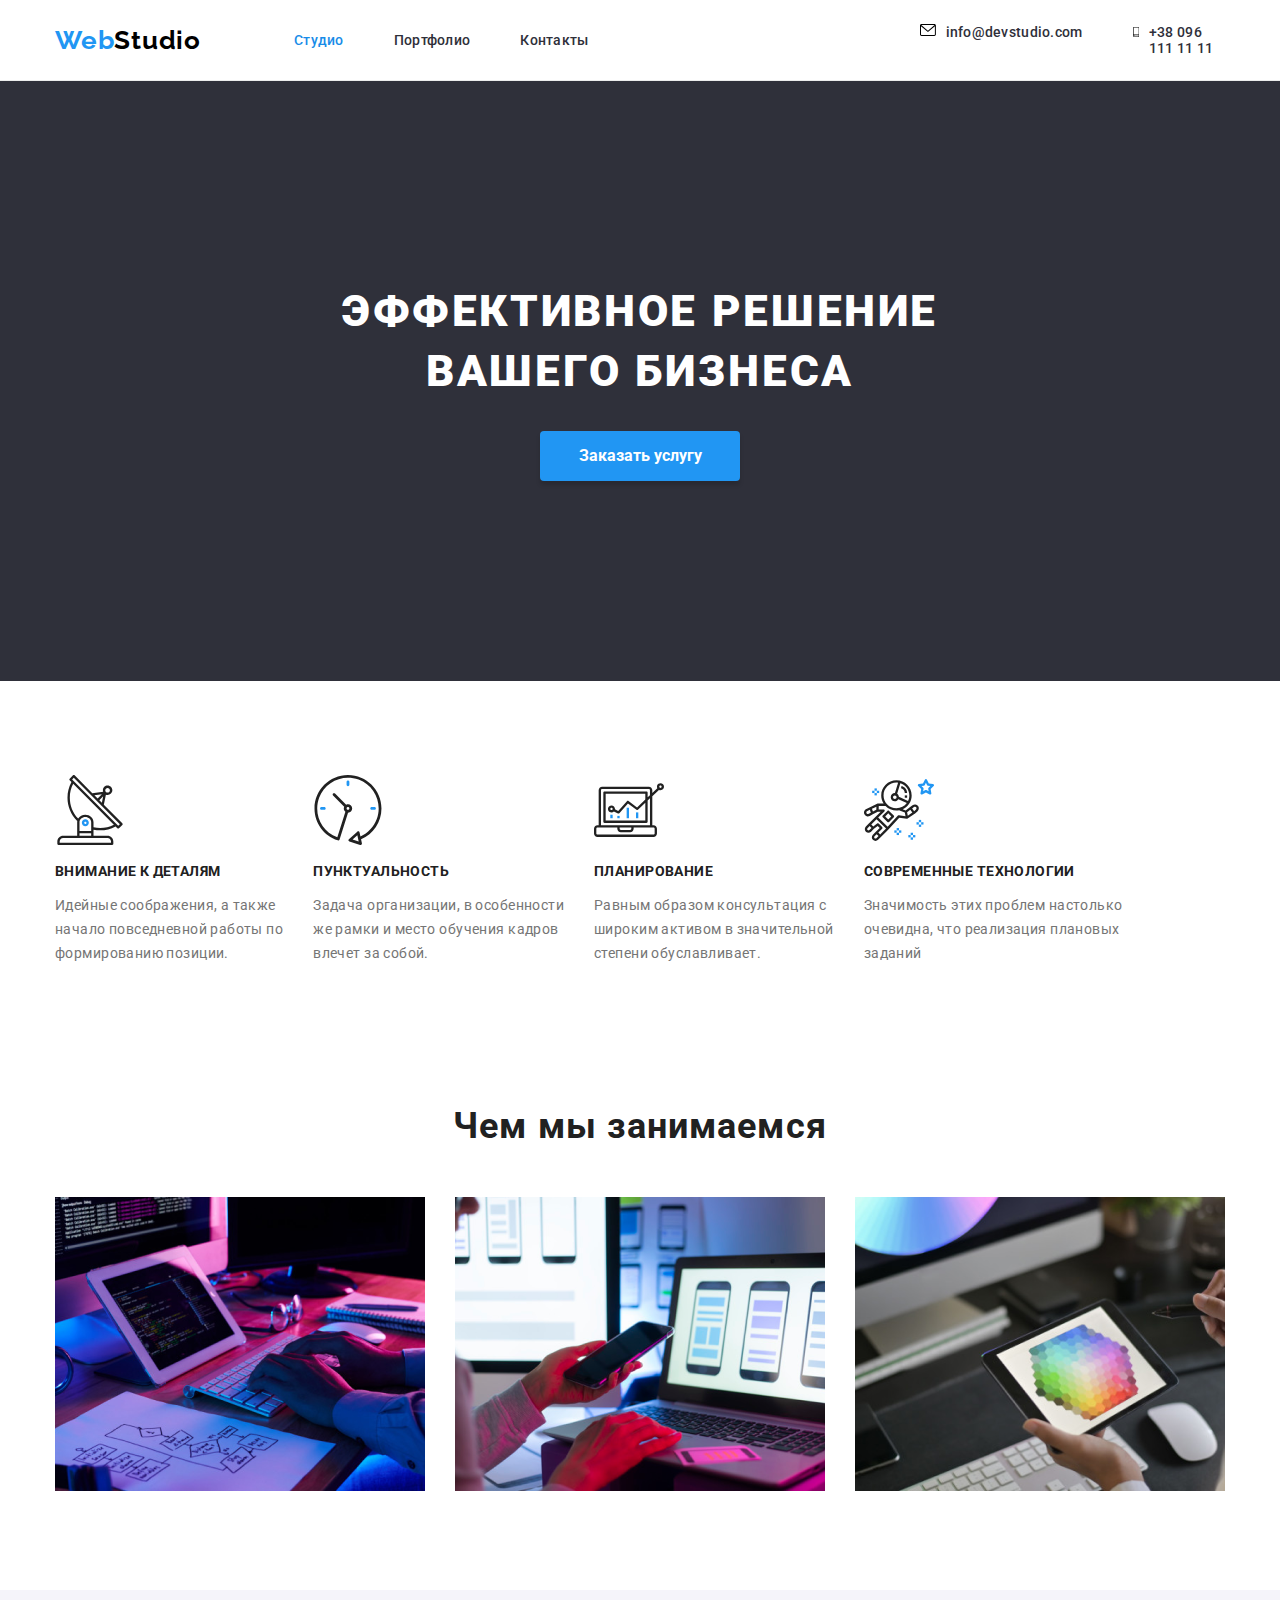
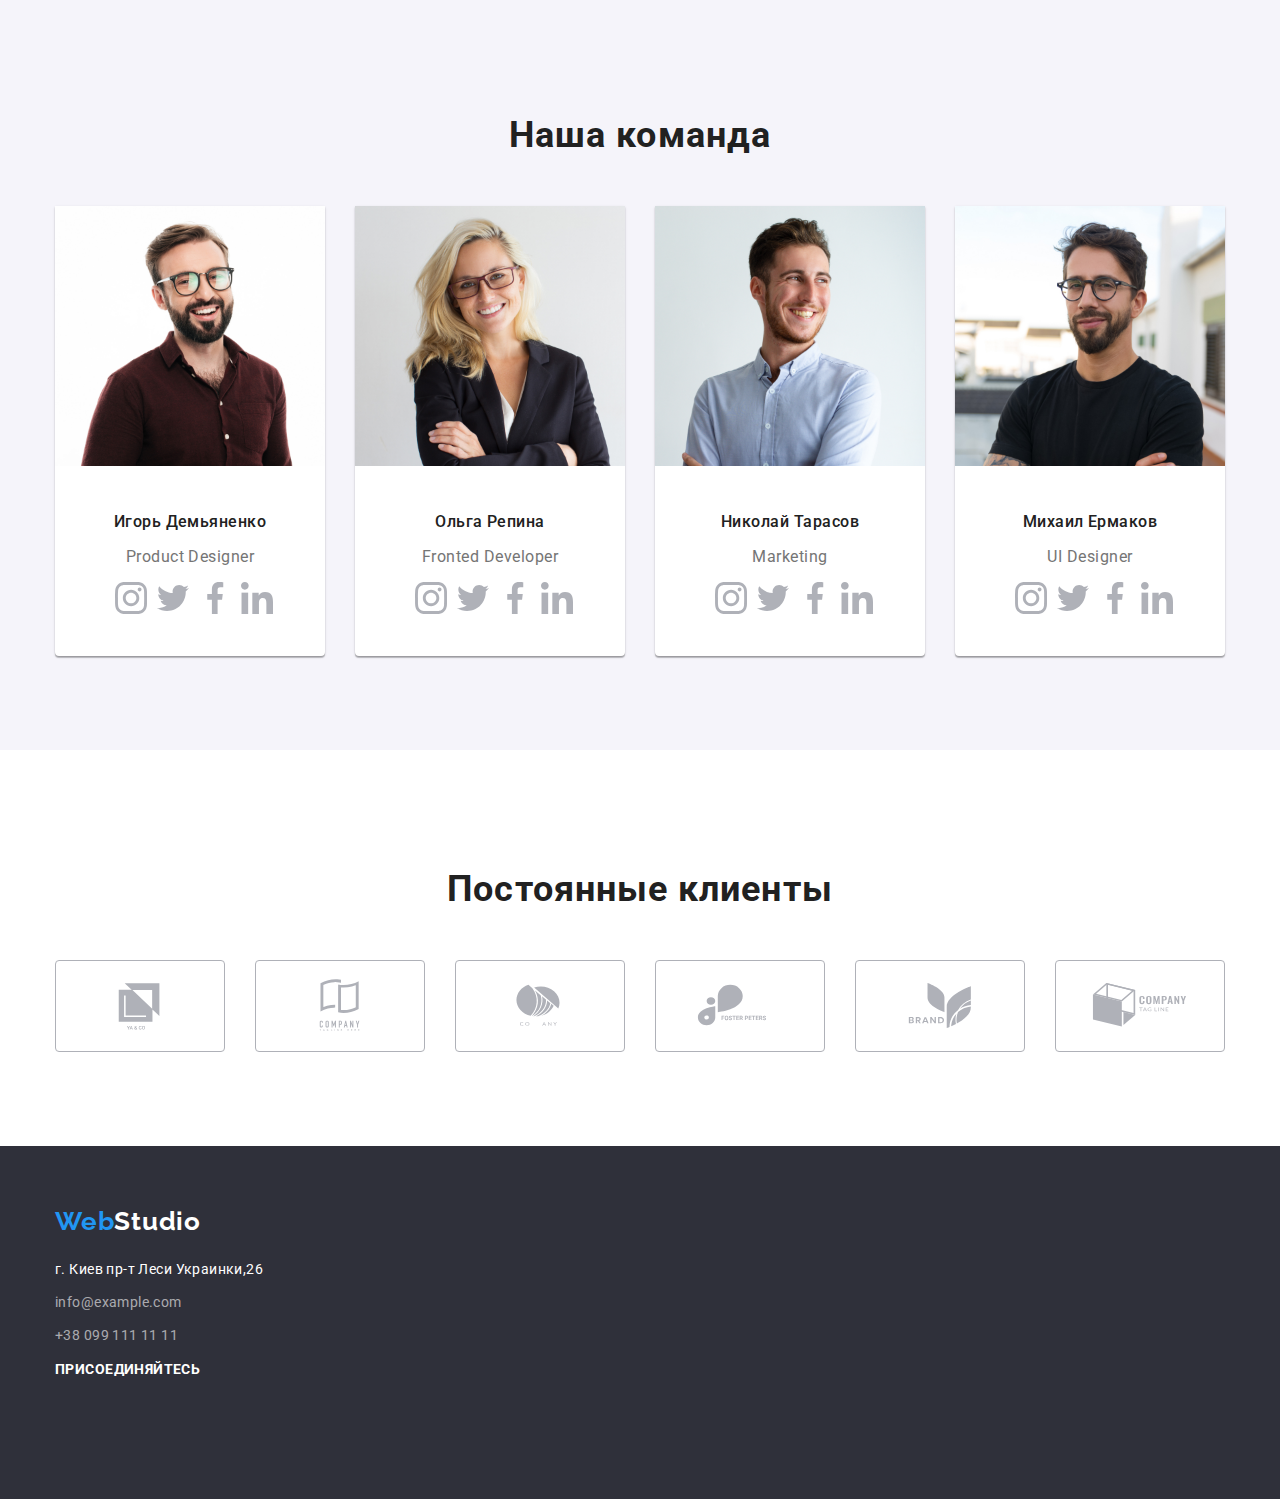
==== commit 08602e8b: "Add files via upload" ====
--- a/index.html
+++ b/index.html
@@ -110,24 +110,24 @@
                         <div class="description">
                             <h3 class="our-team-name">Игорь Демьяненко</h3>
                             <p class="our-team-profesion">Product Designer</p>
-                        <ul>
+                        <ul class="our-team-stroke">
                             <li class="icon-item">
-                                <svg width="20" height="20" class="our-team-icon">
+                                <svg width="32" height="32" class="our-team-icon">
                                     <use href="./img/symbol-defs.svg#icon-instagram-2"></use>
                                 </svg>
                             </li>
                             <li class="icon-item">
-                                <svg width="20" height="20" class="our-team-icon">
+                                <svg width="32" height="32" class="our-team-icon">
                                     <use href="./img/symbol-defs.svg#icon-twitter-1"></use>
                                 </svg>
                             </li>
                             <li class="icon-item">
-                                <svg width="20" height="20" class="our-team-icon">
+                                <svg width="32" height="32" class="our-team-icon">
                                     <use href="./img/symbol-defs.svg#icon-facebook-1"></use>
                                 </svg>
                             </li>
                             <li class="icon-item">
-                                <svg width="20" height="20" class="our-team-icon">
+                                <svg width="32" height="32" class="our-team-icon">
                                     <use href="./img/symbol-defs.svg#icon-linkedin-1"></use>
                                 </svg>
                             </li>
@@ -139,24 +139,24 @@
                         <div class="description">
                             <h3 class="our-team-name">Ольга Репина</h3>
                             <p class="our-team-profesion">Fronted Developer</p>
-                            <ul>
-                                <li class="icon-item">
-                                    <svg width="20" height="20" class="our-team-icon">
+                            <ul class="our-team-stroke">
+                                <li class="icon-item">
+                                    <svg width="32" height="32" class="our-team-icon">
                                         <use href="./img/symbol-defs.svg#icon-instagram-2"></use>
                                     </svg>
                                 </li>
                                 <li class="icon-item">
-                                    <svg width="20" height="20" class="our-team-icon">
+                                    <svg width="32" height="32" class="our-team-icon">
                                         <use href="./img/symbol-defs.svg#icon-twitter-1"></use>
                                     </svg>
                                 </li>
                                 <li class="icon-item">
-                                    <svg width="20" height="20" class="our-team-icon">
+                                    <svg width="32" height="32" class="our-team-icon">
                                         <use href="./img/symbol-defs.svg#icon-facebook-1"></use>
                                     </svg>
                                 </li>
                                 <li class="icon-item">
-                                    <svg width="20" height="20" class="our-team-icon">
+                                    <svg width="32" height="32" class="our-team-icon">
                                         <use href="./img/symbol-defs.svg#icon-linkedin-1"></use>
                                     </svg>
                                 </li>
@@ -167,24 +167,24 @@
                         <img class="our-team-img" src="./img/img6.jpg" alt="фотография нашего маркетолога" width="270" height="260">
                         <div class="description"><h3 class="our-team-name">Николай Тарасов</h3>
                             <p class="our-team-profesion">Marketing</p>
-                            <ul>
-                                <li class="icon-item">
-                                    <svg width="20" height="20" class="our-team-icon">
+                            <ul class="our-team-stroke">
+                                <li class="icon-item">
+                                    <svg width="32" height="32" class="our-team-icon">
                                         <use href="./img/symbol-defs.svg#icon-instagram-2"></use>
                                     </svg>
                                 </li>
                                 <li class="icon-item">
-                                    <svg width="20" height="20" class="our-team-icon">
+                                    <svg width="32" height="32" class="our-team-icon">
                                         <use href="./img/symbol-defs.svg#icon-twitter-1"></use>
                                     </svg>
                                 </li>
                                 <li class="icon-item">
-                                    <svg width="20" height="20" class="our-team-icon">
+                                    <svg width="32" height="32" class="our-team-icon">
                                         <use href="./img/symbol-defs.svg#icon-facebook-1"></use>
                                     </svg>
                                 </li>
                                 <li class="icon-item">
-                                    <svg width="20" height="20" class="our-team-icon">
+                                    <svg width="32" height="32" class="our-team-icon">
                                         <use href="./img/symbol-defs.svg#icon-linkedin-1"></use>
                                     </svg>
                                 </li>
@@ -193,26 +193,27 @@
                     </li>
                     <li class="our-team-item">
                         <img class="our-team-img" src="./img/img7.jpg" alt="Фотография нашего дизайнера пользовательского интерфейса" width="270" height="260">
-                        <div class="description"><h3 class="our-team-name">Михаил Ермаков</h3>
+                        <div class="description">
+                            <h3 class="our-team-name">Михаил Ермаков</h3>
                             <p class="our-team-profesion">UI Designer </p>
-                            <ul>
-                                <li class="icon-item">
-                                    <svg width="20" height="20" class="our-team-icon">
+                            <ul class="our-team-stroke">
+                                <li class="icon-item">
+                                    <svg width="32" height="32" class="our-team-icon">
                                         <use href="./img/symbol-defs.svg#icon-instagram-2"></use>
                                     </svg>
                                 </li>
                                 <li class="icon-item">
-                                    <svg width="20" height="20" class="our-team-icon">
+                                    <svg width="32" height="32" class="our-team-icon">
                                         <use href="./img/symbol-defs.svg#icon-twitter-1"></use>
                                     </svg>
                                 </li>
                                 <li class="icon-item">
-                                    <svg width="20" height="20" class="our-team-icon">
+                                    <svg width="32" height="32" class="our-team-icon">
                                         <use href="./img/symbol-defs.svg#icon-facebook-1"></use>
                                     </svg>
                                 </li>
                                 <li class="icon-item">
-                                    <svg width="20" height="20" class="our-team-icon">
+                                    <svg width="32" height="32" class="our-team-icon">
                                         <use href="./img/symbol-defs.svg#icon-linkedin-1"></use>
                                     </svg>
                                 </li>
@@ -224,36 +225,52 @@
         </section>
         <section class="clients">
             <!-------ul>li*6------>
+            <h1 class="clients-text">Постоянные клиенты</h1>
             <ul class="clients-list">
-                <li class="cliens-item"><svg width="106" height="60" class="cliens-icon">
-                    <use href="./img/symbol-defs.svg#icon-logo"></use>
-                </svg></li>
-                <li class="cliens-item">
-                    <svg width="106" height="60" class="cliens-icon">
-                        <use href="./img/symbol-defs.svg#icon-logo1"></use>
-                    </svg>
-                </li>
-                <li class="cliens-item">
-                    <svg width="106" height="60" class="cliens-icon">
-                        <use href="./img/symbol-defs.svg#icon-logo2"></use>
-                    </svg>
-                </li>
-                <li class="cliens-item">
-                    <svg width="106" height="60" class="cliens-icon">
-                        <use href="./img/symbol-defs.svg#icon-logo3"></use>
-                    </svg>
-                </li>
-                <li class="cliens-item">
-                    <svg width="106" height="60" class="cliens-icon">
-                        <use href="./img/symbol-defs.svg#icon-logo4"></use>
-                    </svg>
-                </li>
-                <li class="cliens-item">
-                    <svg width="106" height="60" class="cliens-icon">
-                    <use href="./img/symbol-defs.svg#icon-logo5"></use>
-                </svg>
+                <li class="cliens-item">
+                    <a href="" class="clients-link">
+                        <svg width="106" height="60" class="cliens-icon">
+                            <use href="./img/symbol-defs.svg#icon-Logo"></use>
+                        </svg>
+                    </a>
+                </li>
+                <li class="cliens-item">
+                    <a href="" class="clients-link">
+                        <svg width="106" height="60" class="cliens-icon">
+                            <use href="./img/symbol-defs.svg#icon-Logo-1"></use>
+                        </svg>
+                    </a>
+                </li>
+                <li class="cliens-item">
+                    <a href="" class="clients-link">
+                        <svg width="106" height="60" class="cliens-icon">
+                            <use href="./img/symbol-defs.svg#icon-Logo-2"></use>
+                        </svg>
+                    </a>
+                </li>
+                <li class="cliens-item">
+                    <a href="" class="clients-link">
+                        <svg width="106" height="60" class="cliens-icon">
+                            <use href="./img/symbol-defs.svg#icon-Logo-3"></use>
+                        </svg>
+                    </a>
+                </li>
+                <li class="cliens-item">
+                    <a href="" class="clients-link">
+                        <svg width="106" height="60" class="cliens-icon">
+                            <use href="./img/symbol-defs.svg#icon-Logo-4"></use>
+                        </svg>
+                    </a>
+                </li>
+                <li class="cliens-item">
+                    <a href="" class="clients-link">
+                        <svg width="106" height="60" class="cliens-icon">
+                            <use href="./img/symbol-defs.svg#icon-Logo-5"></use>
+                        </svg>
+                    </a>
             </li>
             </ul>
+        
 
         </section>
      
@@ -265,7 +282,23 @@
         <ul class="footer-list">
             <li class="footer-item"><a class="footer-contact-link" href="mailto:info@example.com">info@example.com</a></li>
             <li class="footer-item"><a class="footer-contact-link" href="tel:+380991111111">+38 099 111 11 11</a></li>
+            
+
         </ul>
+        <h3 class="footer-text">ПРИСОЕДИНЯЙТЕСЬ</h3>
+        <ul class="join-list">
+            <li></li>
+            <li class="join-item">
+                <a href="" class="join-link">
+                    <svg width="44px" height="44px">
+                        <use href="symbol-defs.svg#icon-instagram-2"></use>
+                    </svg>
+                </a>
+            </li>
+            <li class="join-item"></li>
+            <li class="join-item"></li>
+        </ul>
+        
     </div>
     </footer>
 </body>
--- a/css/style.css
+++ b/css/style.css
@@ -56,7 +56,7 @@
     --button-color:#188CE8;
     --header-text-color:#2196F3;
     --our-team-icon-hover-color:#2196F3;
-    
+    --footer-text-color:#ffffff;
     
 
 }
@@ -299,6 +299,7 @@
 }
 .features-list{
     display: flex;
+   
 }
 .features-item {
     margin-right: 30px;
@@ -402,12 +403,22 @@
 }
 .our-team-icon:hover{
     fill:white;
-    
-    
-
+
+    
+    
+
+}
+.our-team-stroke{
+    display: flex;
+    padding-left: 60px;
+    ;
+    
 }
 .icon-item{
     max-width: fit-content;
+    margin-right: 10px;
+    width:44px;
+    height: 44px;
 }
 .icon-item:hover{
     background-color:var(--hover-focus-color);
@@ -444,15 +455,56 @@
 /*clients*/
 
 .clients {
+    padding: 94px 0;
 
 }
 .clients-list {
-}
-.cliens-item {
-}
+    flex-direction: row;
+    display: flex;
+    justify-content: center;
+
+}
+.cliens-item:not(:last-child){
+    margin-right: 30px;
+    
+}
+
 .cliens-icon {
-    fill: #AFB1B8;
-    
+   
+    
+}
+.clients-item{
+    
+    
+    
+
+}
+.clients-text{
+    font-family: 'Roboto';
+font-style: normal;
+font-weight: 700;
+font-size: 36px;
+line-height: 42px;
+text-align: center;
+letter-spacing: 0.03em;
+
+color: #212121;
+margin-bottom: 50px;
+}
+.clients-link{
+    width: 170px;
+    height: 92px;
+    border: 1px solid #AFB1B8;
+    border-radius: 4px;
+    
+    display: flex;
+    justify-content: center;
+    align-items: center;
+    fill: #AFB1B8;  
+}
+.clients-link:hover,.clients-link:focus{
+    fill:#2196F3 ;
+    border-color: #2196F3;
 }
 
 /*footer*/
@@ -510,6 +562,18 @@
 
 color:var(--footer-contact-link-color);
 }
+.footer-text{
+    font-family: 'Roboto';
+font-style: normal;
+font-weight: 700;
+font-size: 14px;
+line-height: 16px;
+letter-spacing: 0.03em;
+text-transform: uppercase;
+
+color:var(--footer-text-color);
+}
+
 /*img*/
 .img {
 
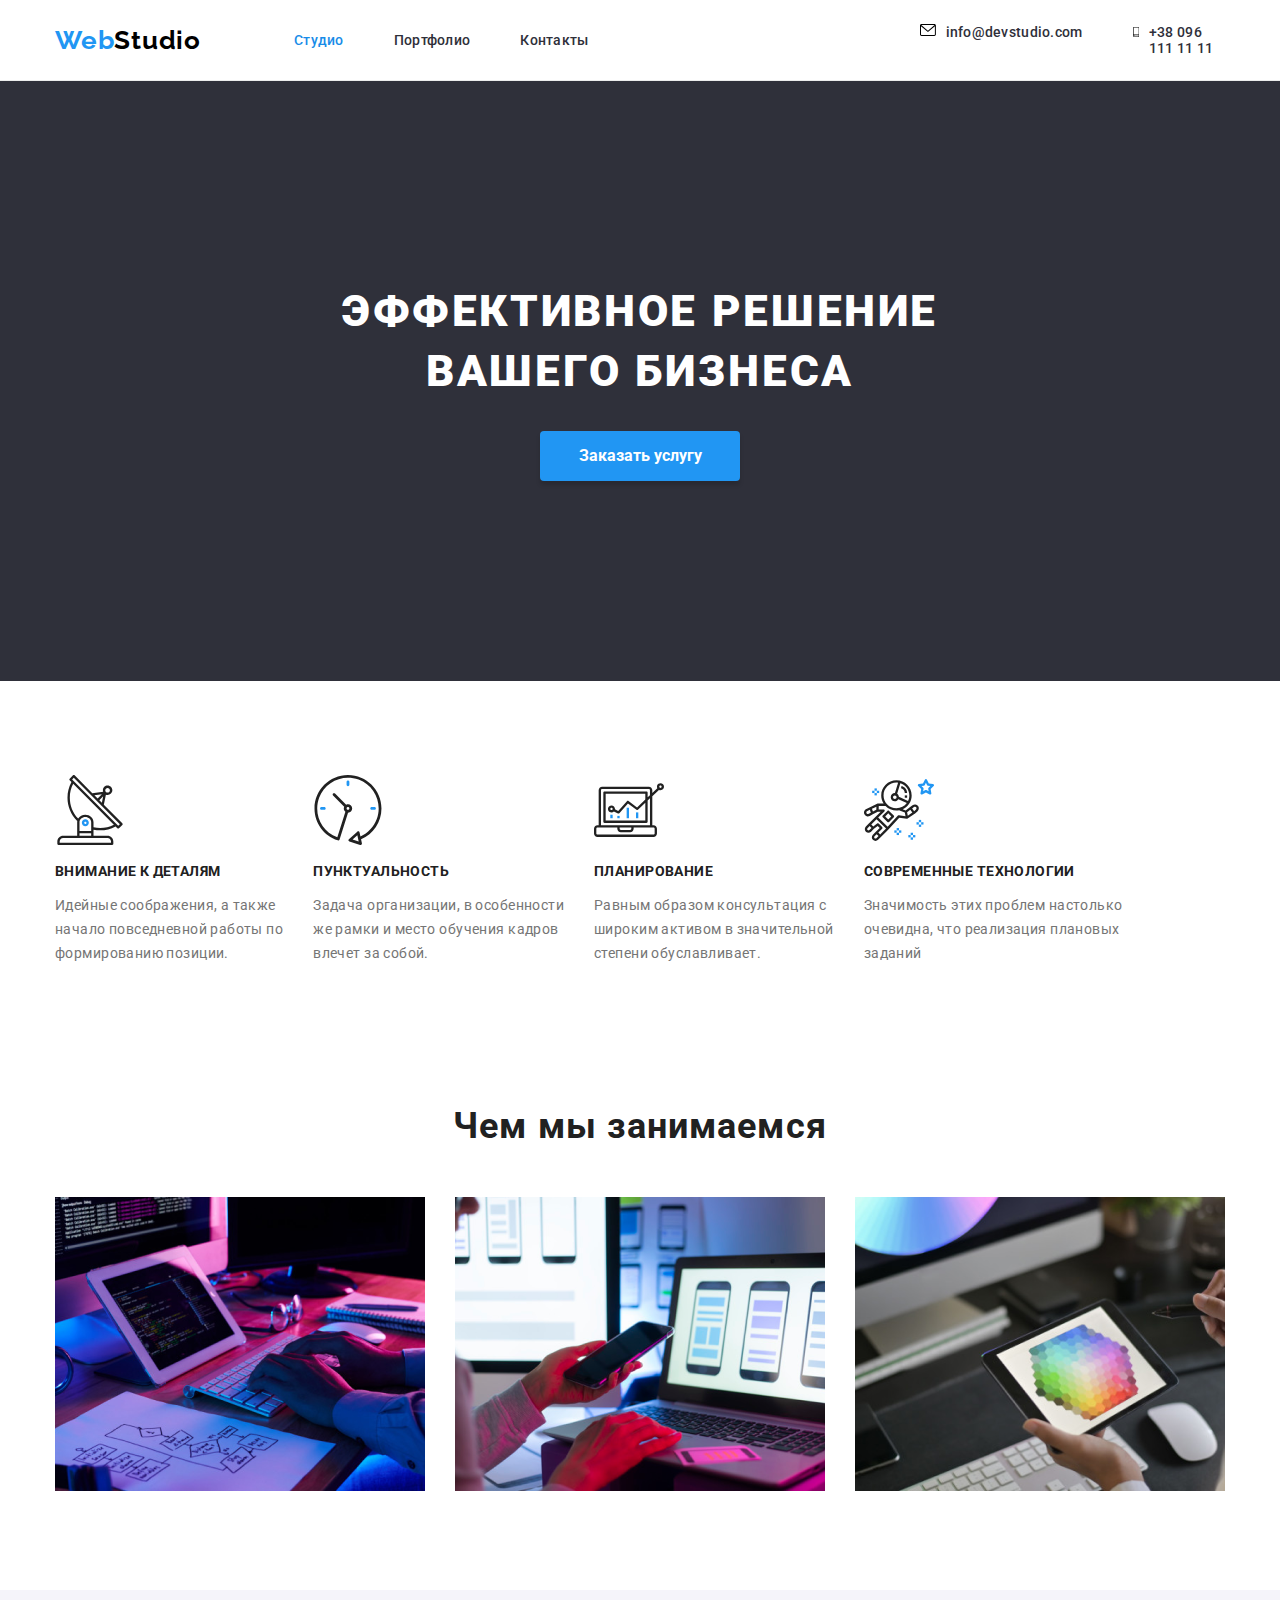
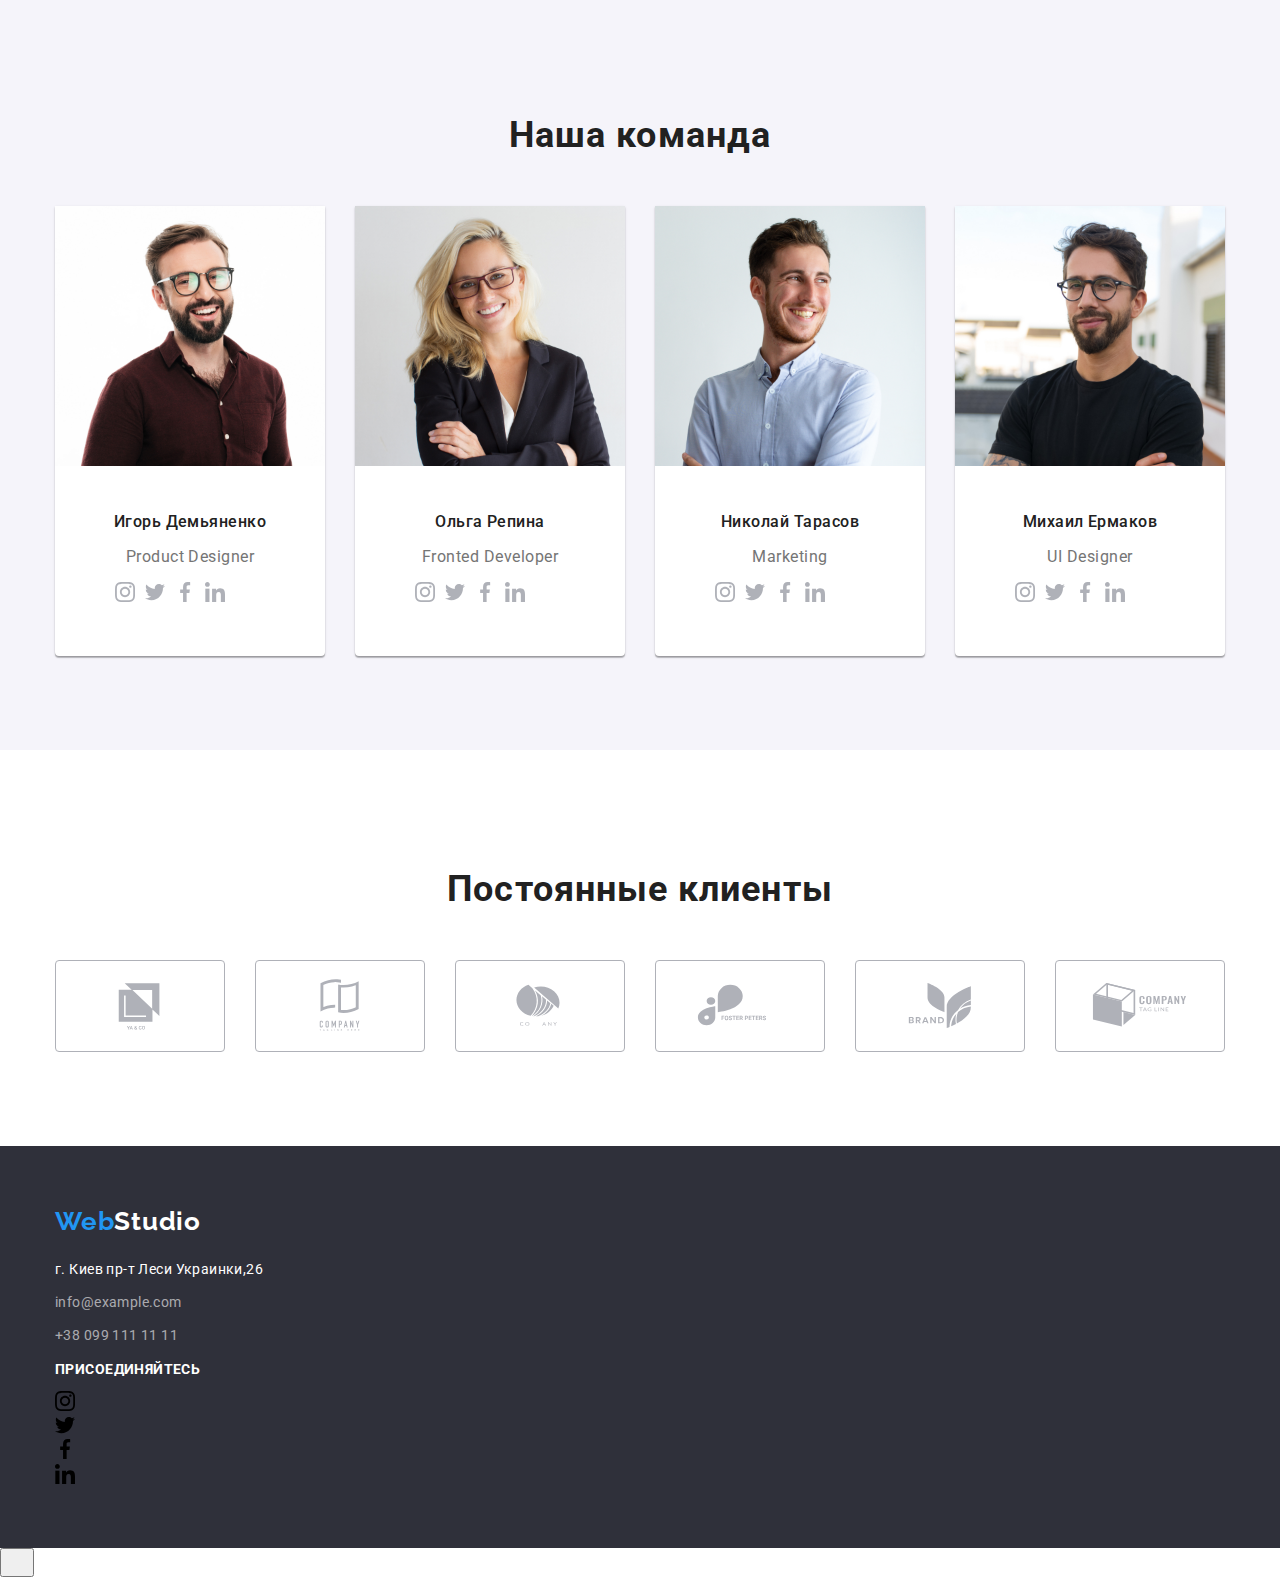
==== commit a02db719: "Add files via upload" ====
--- a/index.html
+++ b/index.html
@@ -38,7 +38,7 @@
         <section class="table">
             <div class="table-container">
             <h1 class="text">Эффективное решение вашего бизнеса</h1>
-            <button type="button" class="main-button">Заказать услугу</button>
+            <button type="button" class="main-button" data-modal-open>Заказать услугу</button>
         </div>
         </section>
         
@@ -112,24 +112,32 @@
                             <p class="our-team-profesion">Product Designer</p>
                         <ul class="our-team-stroke">
                             <li class="icon-item">
-                                <svg width="32" height="32" class="our-team-icon">
+                                <a href="" class="our-team-link">
+                                <svg width="20" height="20" class="our-team-icon">
                                     <use href="./img/symbol-defs.svg#icon-instagram-2"></use>
                                 </svg>
+                            </a>
                             </li>
                             <li class="icon-item">
-                                <svg width="32" height="32" class="our-team-icon">
+                                <a href="" class="our-team-link">
+                                <svg width="20" height="20" class="our-team-icon">
                                     <use href="./img/symbol-defs.svg#icon-twitter-1"></use>
                                 </svg>
+                            </a>
                             </li>
                             <li class="icon-item">
-                                <svg width="32" height="32" class="our-team-icon">
-                                    <use href="./img/symbol-defs.svg#icon-facebook-1"></use>
-                                </svg>
+                                <a href="" class="our-team-link">
+                                    <svg width="20" height="20" class="our-team-icon">
+                                        <use href="./img/symbol-defs.svg#icon-facebook-1"></use>
+                                    </svg>
+                                </a>
                             </li>
                             <li class="icon-item">
-                                <svg width="32" height="32" class="our-team-icon">
-                                    <use href="./img/symbol-defs.svg#icon-linkedin-1"></use>
-                                </svg>
+                                <a href="" class="our-team-link">
+                                    <svg width="20" height="20" class="our-team-icon">
+                                        <use href="./img/symbol-defs.svg#icon-linkedin-1"></use>
+                                    </svg>
+                                </a>
                             </li>
                         </ul>
                         </div>
@@ -141,24 +149,32 @@
                             <p class="our-team-profesion">Fronted Developer</p>
                             <ul class="our-team-stroke">
                                 <li class="icon-item">
-                                    <svg width="32" height="32" class="our-team-icon">
+                                    <a href="" class="our-team-link">
+                                    <svg width="20" height="20" class="our-team-icon">
                                         <use href="./img/symbol-defs.svg#icon-instagram-2"></use>
                                     </svg>
-                                </li>
-                                <li class="icon-item">
-                                    <svg width="32" height="32" class="our-team-icon">
+                                </a>
+                                </li>
+                                <li class="icon-item">
+                                    <a href="" class="our-team-link">
+                                    <svg width="20" height="20" class="our-team-icon">
                                         <use href="./img/symbol-defs.svg#icon-twitter-1"></use>
                                     </svg>
-                                </li>
-                                <li class="icon-item">
-                                    <svg width="32" height="32" class="our-team-icon">
-                                        <use href="./img/symbol-defs.svg#icon-facebook-1"></use>
-                                    </svg>
-                                </li>
-                                <li class="icon-item">
-                                    <svg width="32" height="32" class="our-team-icon">
-                                        <use href="./img/symbol-defs.svg#icon-linkedin-1"></use>
-                                    </svg>
+                                </a>
+                                </li>
+                                <li class="icon-item">
+                                    <a href="" class="our-team-link">
+                                        <svg width="20" height="20" class="our-team-icon">
+                                            <use href="./img/symbol-defs.svg#icon-facebook-1"></use>
+                                        </svg>
+                                    </a>
+                                </li>
+                                <li class="icon-item">
+                                    <a href="" class="our-team-link">
+                                        <svg width="20" height="20" class="our-team-icon">
+                                            <use href="./img/symbol-defs.svg#icon-linkedin-1"></use>
+                                        </svg>
+                                    </a>
                                 </li>
                             </ul>
                         </div>
@@ -169,24 +185,32 @@
                             <p class="our-team-profesion">Marketing</p>
                             <ul class="our-team-stroke">
                                 <li class="icon-item">
-                                    <svg width="32" height="32" class="our-team-icon">
+                                    <a href="" class="our-team-link">
+                                    <svg width="20" height="20" class="our-team-icon">
                                         <use href="./img/symbol-defs.svg#icon-instagram-2"></use>
                                     </svg>
-                                </li>
-                                <li class="icon-item">
-                                    <svg width="32" height="32" class="our-team-icon">
+                                </a>
+                                </li>
+                                <li class="icon-item">
+                                    <a href="" class="our-team-link">
+                                    <svg width="20" height="20" class="our-team-icon">
                                         <use href="./img/symbol-defs.svg#icon-twitter-1"></use>
                                     </svg>
-                                </li>
-                                <li class="icon-item">
-                                    <svg width="32" height="32" class="our-team-icon">
-                                        <use href="./img/symbol-defs.svg#icon-facebook-1"></use>
-                                    </svg>
-                                </li>
-                                <li class="icon-item">
-                                    <svg width="32" height="32" class="our-team-icon">
-                                        <use href="./img/symbol-defs.svg#icon-linkedin-1"></use>
-                                    </svg>
+                                </a>
+                                </li>
+                                <li class="icon-item">
+                                    <a href="" class="our-team-link">
+                                        <svg width="20" height="20" class="our-team-icon">
+                                            <use href="./img/symbol-defs.svg#icon-facebook-1"></use>
+                                        </svg>
+                                    </a>
+                                </li>
+                                <li class="icon-item">
+                                    <a href="" class="our-team-link">
+                                        <svg width="20" height="20" class="our-team-icon">
+                                            <use href="./img/symbol-defs.svg#icon-linkedin-1"></use>
+                                        </svg>
+                                    </a>
                                 </li>
                             </ul>
                         </div>
@@ -198,24 +222,32 @@
                             <p class="our-team-profesion">UI Designer </p>
                             <ul class="our-team-stroke">
                                 <li class="icon-item">
-                                    <svg width="32" height="32" class="our-team-icon">
+                                    <a href="" class="our-team-link">
+                                    <svg width="20" height="20" class="our-team-icon">
                                         <use href="./img/symbol-defs.svg#icon-instagram-2"></use>
                                     </svg>
-                                </li>
-                                <li class="icon-item">
-                                    <svg width="32" height="32" class="our-team-icon">
+                                </a>
+                                </li>
+                                <li class="icon-item">
+                                    <a href="" class="our-team-link">
+                                    <svg width="20" height="20" class="our-team-icon">
                                         <use href="./img/symbol-defs.svg#icon-twitter-1"></use>
                                     </svg>
-                                </li>
-                                <li class="icon-item">
-                                    <svg width="32" height="32" class="our-team-icon">
-                                        <use href="./img/symbol-defs.svg#icon-facebook-1"></use>
-                                    </svg>
-                                </li>
-                                <li class="icon-item">
-                                    <svg width="32" height="32" class="our-team-icon">
-                                        <use href="./img/symbol-defs.svg#icon-linkedin-1"></use>
-                                    </svg>
+                                </a>
+                                </li>
+                                <li class="icon-item">
+                                    <a href="" class="our-team-link">
+                                        <svg width="20" height="20" class="our-team-icon">
+                                            <use href="./img/symbol-defs.svg#icon-facebook-1"></use>
+                                        </svg>
+                                    </a>
+                                </li>
+                                <li class="icon-item">
+                                    <a href="" class="our-team-link">
+                                        <svg width="20" height="20" class="our-team-icon">
+                                            <use href="./img/symbol-defs.svg#icon-linkedin-1"></use>
+                                        </svg>
+                                    </a>
                                 </li>
                             </ul>
                             </div>
@@ -277,29 +309,61 @@
     </main>
     <footer class="footer">
         <div class="container">
-        <a href="./index.html" class="footer-logo"><span class="footer-span-logo">Web</span>Studio</a>
+        <div class="footer-contacts">
+            <a href="./index.html" class="footer-logo"><span class="footer-span-logo">Web</span>Studio</a>
         <address class="footer-address">г. Киев пр-т Леси Украинки,26</address>
         <ul class="footer-list">
             <li class="footer-item"><a class="footer-contact-link" href="mailto:info@example.com">info@example.com</a></li>
             <li class="footer-item"><a class="footer-contact-link" href="tel:+380991111111">+38 099 111 11 11</a></li>
-            
-
         </ul>
+        </div>
+        
+       <div class="footer-soc-contacts">
         <h3 class="footer-text">ПРИСОЕДИНЯЙТЕСЬ</h3>
         <ul class="join-list">
             <li></li>
             <li class="join-item">
                 <a href="" class="join-link">
-                    <svg width="44px" height="44px">
-                        <use href="symbol-defs.svg#icon-instagram-2"></use>
+                    <svg width="20" height="20" class="footer-icons">
+                        <use href="./img/symbol-defs.svg#icon-instagram-2"></use>
                     </svg>
                 </a>
             </li>
-            <li class="join-item"></li>
-            <li class="join-item"></li>
+            <li class="join-item">
+                <a href="" class="join-link">
+                <svg width="20" height="20" class="footer-icons">
+                    <use href="./img/symbol-defs.svg#icon-twitter-1"></use>
+                </svg>
+            </a>
+        </li>
+            <li class="join-item">
+                <a href="" class="join-link">
+                    <svg width="20" height="20" class="footer-icons">
+                        <use href="./img/symbol-defs.svg#icon-facebook-1"></use>
+                    </svg>
+                </a>
+            </li>
+            <li class="join-item">
+                <a href="" class="join-link">
+                    <svg width="20" height="20" class="footer-icons">
+                        <use href="./img/symbol-defs.svg#icon-linkedin-1"></use>
+                    </svg>
+                </a>
+            </li>
         </ul>
+       </div>
         
     </div>
     </footer>
+    <div class="backdrop is-hidden" data-modal>
+        <div class="modal">
+            <button type="button" class="modal-close-button" data-modal-close>
+                <svg class="modal-close-icon" width="18" height="18">
+                    <use href="./img/symbol-defs.svg#icon-close-black-18dp-2-1"></use>
+                </svg>
+            </button>
+        </div>
+    </div>
+    <script src="./js/window.js"></script>
 </body>
 </html>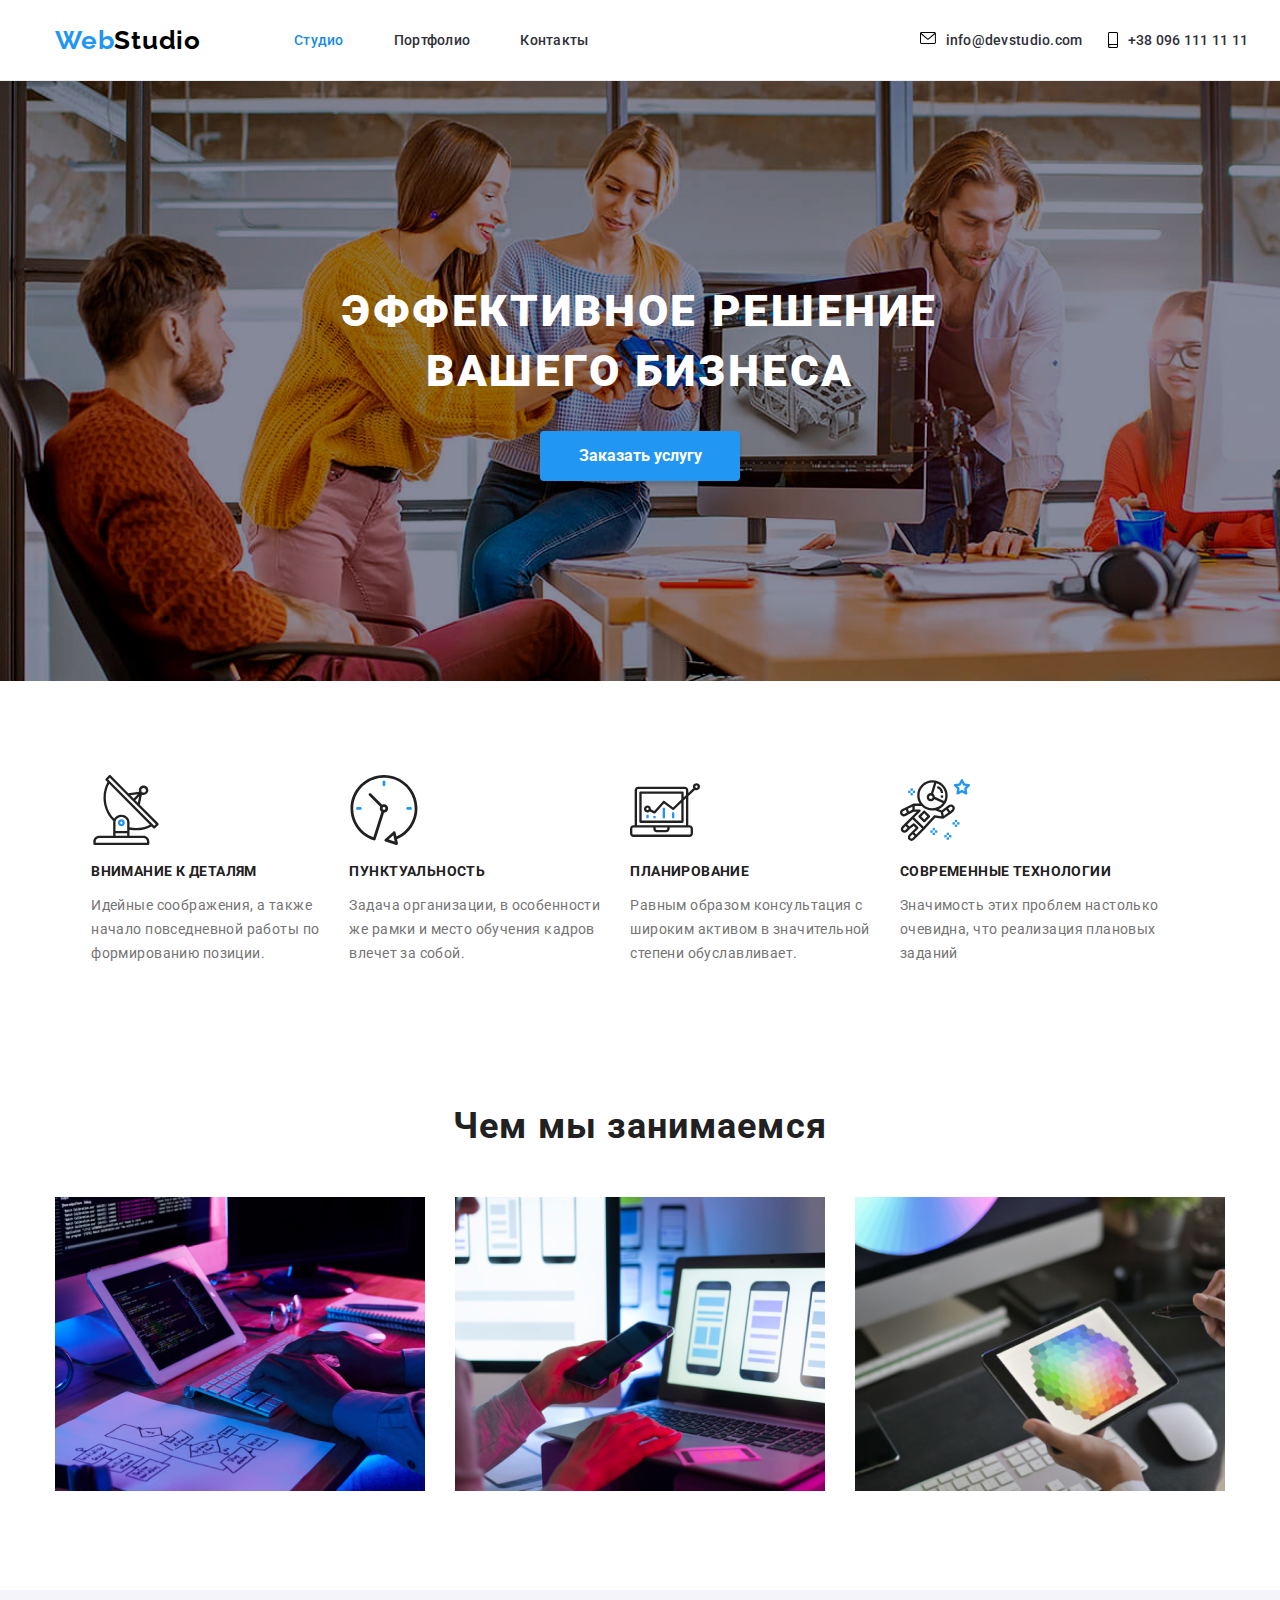
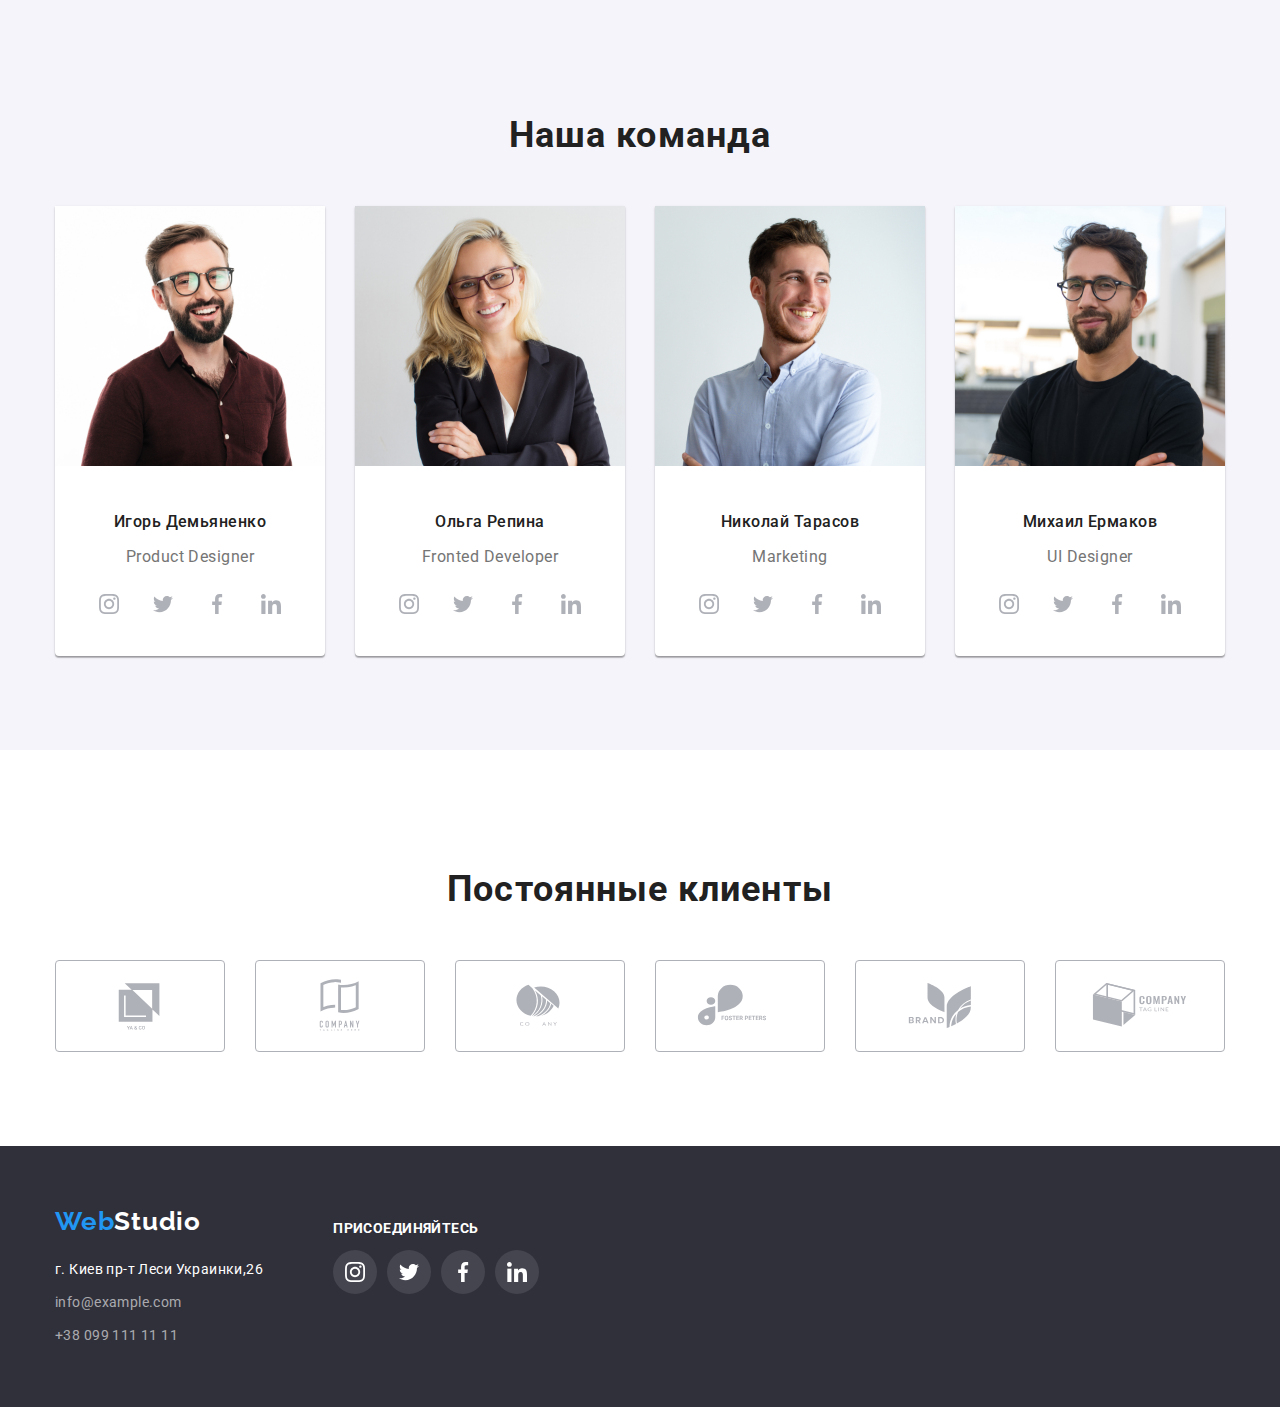
==== commit 242b1c66: "Add files via upload" ====
--- a/index.html
+++ b/index.html
@@ -363,6 +363,45 @@
                 </svg>
             </button>
         </div>
+        <h3 class="modal-title">Оставьте свои данные, мы вам перезвоним</h3>
+        <form class="modal-form">
+        <label class="modal-label" for="user-name">Имя</label>
+        <div class="input-wrap">
+            <input type="text" class="modal-input" id="user-name" name="user-name">
+            <svg class="input-icon" width="18" height="18">
+                <use href="./img/symbol-defs.svg#icon-person-black-18dp-1"></use>
+            </svg>
+        </div>
+        <label class="modal-label" for="user-tel">Телефон</label>
+        <div class="input-wrap">
+            <input type="text" class="modal-input" id="user-tel" name="user-tel">
+            <svg class="input-icon" width="18" height="18">
+                <use href="./img/symbol-defs.svg#icon-phone-black-18dp-1"></use>
+            </svg>
+        </div>
+        <label class="modal-label" for="user-mail">Почта</label>
+        <div class="input-wrap">
+            <input type="text" class="modal-input" id="user-mail" name="user-mail">
+            <svg class="input-icon" width="18" height="18">
+                <use href="./img/symbol-defs.svg#icon-email-black-18dp-1"></use>
+            </svg>
+        </div>
+        <label class="modal-label" for="user-text">Комментарий</label>
+        <textarea placeholder="Введите текст" class="modal-input" id="user-text" name="user-text"></textarea>
+        </form>
+        <div class="modal-field">
+            <input type="checkbox" name="check" id="check" class="check visuality-hidden" value="policy">
+            <label for="check" class="check-text">
+                <span>
+                    <svg class="check-icon" width="16" height="15">
+                        <use href="./img/symbol-defs.svg#icon-icon-check"></use>
+                    </svg>
+                </span>
+                Соглашаюсь с рассылкой и принимаю <a href="" class="licence">Условие договора</a>
+            </label>
+            <button class="modal-button" type="submit">Отправить</button>
+
+        </div>
     </div>
     <script src="./js/window.js"></script>
 </body>
--- a/css/style.css
+++ b/css/style.css
@@ -22,6 +22,10 @@
 }
 .main-button:hover{
     background-color:var(--button-hover-color) ;
+    transition-property: fill;
+    transition-duration: 250ms;
+    transition-timing-function: cubic-bezier(0.4, 0, 0.2, 1);
+    transition-delay: 0;
 }
 
 a{
@@ -95,7 +99,6 @@
 }
 .span-logo {
     color:var(--hover-focus-color);
-    
 }
 .header-nav {
     font-weight: 500;
@@ -114,7 +117,11 @@
 
 }
 .header-item:hover, .header-item:focus {
-    color:var(--btn-hover-focus-color)
+    color:var(--btn-hover-focus-color);
+    transition-property: color;
+    transition-duration: 250ms;
+    transition-timing-function: cubic-bezier(0.4, 0, 0.2, 1);
+    transition-delay: 0;
 }
 .header-item{
     padding: 32px 0;
@@ -135,6 +142,11 @@
 .contact-item:hover >a{
     fill:#2196F3;
     color: #2196F3;
+    transition-property: color;
+    transition-duration: 250ms;
+    transition-timing-function: cubic-bezier(0.4, 0, 0.2, 1);
+    transition-delay: 0;
+
 
 }
 
@@ -162,8 +174,8 @@
 }
 .table {
     width: 100%;
-background: #2F303A;
-
+background-image: url("../img/bg.png");
+max-width: 1600px;
 
 }
 .table-container{
@@ -202,6 +214,10 @@
 }
 .studio-text:hover{
     color:var(--header-text-color) ;
+    transition-property: color;
+    transition-duration: 250ms;
+    transition-timing-function: cubic-bezier(0.4, 0, 0.2, 1);
+    transition-delay: 0;
 }
 
 
@@ -210,6 +226,10 @@
 }
 .portfolio-text:hover{
     color: var(--header-text-color);
+    transition-property: color;
+    transition-duration: 250ms;
+    transition-timing-function: cubic-bezier(0.4, 0, 0.2, 1);
+    transition-delay: 0;
 }
 
 
@@ -218,6 +238,10 @@
 }
 .contacts-text:hover{
     color: var(--header-text-color);
+    transition-property: color;
+    transition-duration: 1200ms;
+    transition-timing-function: cubic-bezier(0.4, 0, 0.2, 1);
+    transition-delay: 0;
 }
 .contact-list{  
     display: flex;
@@ -230,6 +254,7 @@
 .contact-link{
     color: #2F303A;
     display:flex;
+   margin-right: -25px;
 
 
 
@@ -279,6 +304,10 @@
 .button:hover,.button:focus{
     background-color: var(--hover-focus-color);
     color: white;
+    transition-property: color;
+    transition-duration: 250ms;
+    transition-timing-function: cubic-bezier(0.4, 0, 0.2, 1);
+    transition-delay: 0;
 }
 .button-list {
     display: flex;
@@ -299,6 +328,7 @@
 }
 .features-list{
     display: flex;
+    justify-content: center;
    
 }
 .features-item {
@@ -376,6 +406,7 @@
 .our-team-list {
     
     display: flex;
+    justify-content: center;
 
 }
 .our-team-item {
@@ -387,6 +418,8 @@
     box-shadow: 0px 1px 3px rgba(0, 0, 0, 0.12), 0px 1px 1px rgba(0, 0, 0, 0.14), 0px 2px 1px rgba(0, 0, 0, 0.2);
 border-radius: 0px 0px 4px 4px;
 
+
+
 }
 .our-team-item:last-child{
     margin-right: 0px;
@@ -403,6 +436,10 @@
 }
 .our-team-icon:hover{
     fill:white;
+    transition-property: color;
+    transition-duration: 250ms;
+    transition-timing-function: cubic-bezier(0.4, 0, 0.2, 1);
+    transition-delay: 0;
 
     
     
@@ -410,19 +447,46 @@
 }
 .our-team-stroke{
     display: flex;
-    padding-left: 60px;
-    ;
-    
+    padding-left: 32px;
+    padding-right: 32px;
+    
+    
+}
+.our-team-link{
+    border-radius: 50%;
+    align-items: center;
+    justify-content: center;
+    display: flex;
+    width: 44px;
+    height: 44px;
+}
+.our-team-link:hover{
+    background-color: #2196F3;
+    transition-property: color;
+    transition-duration: 250ms;
+    transition-timing-function: cubic-bezier(0.4, 0, 0.2, 1);
+    transition-delay: 0;
 }
 .icon-item{
     max-width: fit-content;
-    margin-right: 10px;
     width:44px;
     height: 44px;
+    border-radius: 50%;
+    display: flex;
+    align-items: center;
+    justify-content: center;
+    margin-right: 10px;
+}
+.icon-item:last-child{
+    margin-right: 0;
 }
 .icon-item:hover{
     background-color:var(--hover-focus-color);
-    border-radius: 50%;
+    transition-property: color;
+    transition-duration: 250ms;
+    transition-timing-function: cubic-bezier(0.4, 0, 0.2, 1);
+    transition-delay: 0;
+    
 }
 
 
@@ -505,6 +569,10 @@
 .clients-link:hover,.clients-link:focus{
     fill:#2196F3 ;
     border-color: #2196F3;
+    transition-property: color;
+    transition-duration: 250ms;
+    transition-timing-function: cubic-bezier(0.4, 0, 0.2, 1);
+    transition-delay: 0;
 }
 
 /*footer*/
@@ -529,6 +597,7 @@
 }
 .footer-span-logo{
     color:var(--hover-focus-color);
+    
 }
 .footer-address{
     font-family: 'Roboto';
@@ -573,6 +642,46 @@
 
 color:var(--footer-text-color);
 }
+.footer-icons{
+    fill: white;
+
+}
+.footer>.container{
+    display: flex;
+    flex-direction: row;
+}
+.footer-soc-contacts{
+    margin-left: 70px;
+}
+/*join*/
+.join-item {
+    flex-direction: row;
+    display: flex;
+    margin-right: 10px;
+}
+.join-item:last-child{
+    margin-right: 0;
+}
+.join-list{
+    flex-direction: row;
+    display: flex;
+}
+.join-link{
+    border-radius: 50%;
+    background-color:rgba(255, 255, 255, 0.1);
+    align-items: center;
+    justify-content: center;
+    display: flex;
+    width: 44px;
+    height: 44px;
+}
+.join-link:hover{
+    background-color: #2196F3;
+    transition-property: color;
+    transition-duration: 250ms;
+    transition-timing-function: cubic-bezier(0.4, 0, 0.2, 1);
+    transition-delay: 0;
+}
 
 /*img*/
 .img {
@@ -637,10 +746,255 @@
 }
 
 
-
-
-
-
-
-
-
+/*modal*/
+.backdrop {
+    position: fixed;
+    top: 0;
+    height: 100%;
+    width: 100%;
+    background-color: rgba(0,0,0,0.2);
+    display: flex;
+    align-items: center;
+    justify-content: center;
+    transition: opacity 400ms,visibility 400ms;
+    
+}
+.is-hidden {
+    visibility: hidden;
+    opacity: 0;
+    pointer-events: none;
+}
+.modal {
+    width: 528px;
+    min-height: 581px;
+    background-color: white;
+    position: relative;
+}
+.modal-close-button {
+    position: absolute;
+    top: 8px;
+    right: 8px;
+    width: 30px;
+    height: 30px;
+    border:1px solid rgba(0, 0, 0, 0.1);
+    border-radius: 50%;
+    background-color: transparent;
+    display: flex;
+    align-items: center;
+    justify-content: center;
+    transition-property: fill;
+    transition-duration: 250ms;
+    transition-timing-function: cubic-bezier(0.4, 0, 0.2, 1);
+    transition-delay: 0;
+
+}
+.modal-close-icon {
+}
+.modal-close-button:hover>.modal-close-icon{
+    fill: var(--hover-focus-color);
+    transition-property: fill;
+    transition-duration: 250ms;
+    transition-timing-function: cubic-bezier(0.4, 0, 0.2, 1);
+    transition-delay: 0;
+}
+.modal-close-button:focus>.modal-close-icon{
+    fill: var(--hover-focus-color);
+    transition-property: fill;
+    transition-duration: 250ms;
+    transition-timing-function: cubic-bezier(0.4, 0, 0.2, 1);
+    transition-delay: 0;
+}
+
+.wrap{
+    position: relative;
+    overflow: hidden;
+
+}
+.wrap-text{
+    position: absolute;
+    font-family: 'Roboto';
+font-style: normal;
+font-weight: 400;
+font-size: 18px;
+line-height: 28px;
+letter-spacing: 0.03em;
+
+color: #FFFFFF;
+top: 0;
+background-color:  rgba(33, 150, 243, 0.9);
+height: 100%;
+transform: translatey(100%);
+transition-property:transform;
+transition-duration:250ms;
+transition-timing-function: cubic-bezier(0.4, 0, 0.2, 1);
+transition-delay: 0;
+padding: 63px 24px;
+overflow: auto;
+
+
+
+}
+.img-list:hover .wrap-text{
+    transform: translatey(0);
+    transition-property:transform;
+transition-duration:250ms;
+transition-timing-function: cubic-bezier(0.4, 0, 0.2, 1);
+transition-delay: 0; 
+}
+.img-list:focus .wrap-text{
+   transform: translatey(0); 
+   transition-property:transform;
+transition-duration:250ms;
+transition-timing-function: cubic-bezier(0.4, 0, 0.2, 1);
+transition-delay: 0;
+}
+.img-list:hover,.img-list:focus{
+    box-shadow: 0px 1px 1px rgba(0, 0, 0, 0.12),
+    0px 4px 4px rgba(0, 0, 0, 0.06),
+    1px 4px 6px rgba(0, 0, 0, 0.16);
+    transition-property:box-shadow;
+transition-duration:250ms;
+transition-timing-function: cubic-bezier(0.4, 0, 0.2, 1);
+transition-delay: 0;
+
+}
+
+/*modal*/
+
+.modal-title {
+    font-weight: 700;
+font-size: 20px;
+line-height: 23px;
+text-align: center;
+letter-spacing: 0.03em;
+
+color: #212121;
+
+margin-bottom: 12px;
+}
+
+
+.modal-form {
+    margin-bottom: 20px;
+}
+.modal-label {
+    font-weight: 400;
+font-size: 12px;
+line-height: 14px;
+
+letter-spacing: 0.01em;
+
+color: #757575;
+ margin-bottom: 4px;
+}
+.input-wrap {
+    margin-top: 4px;
+    margin-bottom:10px;
+    position: relative;
+}
+.modal-input {
+    width: 100%;
+    height: 40px;
+    border: 1px solid rgba(33, 33, 33, 0.2);
+    border-radius:4px;
+    padding-left: 42px;
+    font-size: 12px;
+    line-height: 14px;
+    outline: none;
+    letter-spacing: 0.01em;
+    color: #757575;
+    transition-property:border;
+    transition-duration: 250ms;
+    transition-timing-function: cubic-bezier(0.4, 0, 0.2, 1);
+    transition-delay: 0;
+}
+.input-wrap:hover .modal-input{
+    border: 2px solid var(--hover-focus-color);  
+}
+.imput-wrap:hover .input-icon{
+    fill: #2196F3;
+}
+.input-icon {
+    fill: #212121;
+    position: absolute;
+    left: 12px;
+    top: 50%;
+    transform:translatey(-50%);
+    transition-property: fill;
+    transition-duration: 250ms;
+    transition-timing-function: cubic-bezier(0.4, 0, 0.2, 1);
+    transition-delay: 0;
+}
+.modal-field {
+}
+.check {
+}
+.check-icon{
+    fill: transparent;
+
+}
+.check-text span{
+    width: 16px;
+    height: 15px;
+    border: #000000 2px solid;
+    border-radius: 2px; 
+    margin-right: 7px;
+    display: flex;
+    justify-content: center;
+    align-items: center;
+
+
+}
+.visuality-hidden {
+}
+.check-text {
+    font-weight: 400;
+font-size: 14px;
+line-height: 24px;
+letter-spacing: 0.03em;
+
+color: #757575;
+display: flex;
+align-items: center;
+cursor: pointer;
+
+}
+.licence {
+
+}
+.modal-button {
+    width: 200px;
+    height: 50px;
+    font-weight: 700px;
+    font-size: 16px;
+    line-height: 1.88px;
+    margin-left: 124px;
+    margin-right:124px;
+    margin-top:30px;
+    align-self: center;
+    text-align: center;
+    letter-spacing:0.06em;
+    cursor: pointer;
+    color: white;
+    background-color: #2196F3;
+    box-shadow:0px 4px 4px rgba(0, 0, 0, 0.15);
+    border-radius: 4px;
+    border: none;
+    transition-property: background-color;
+    transition-duration: 250ms;
+    transition-timing-function: cubic-bezier(0.4, 0, 0.2, 1);
+    transition-delay: 0;
+}
+.modal-button:hover,.modal-button:focus{
+    background-color: #188CE8;
+}
+
+
+
+
+
+
+
+
+
+
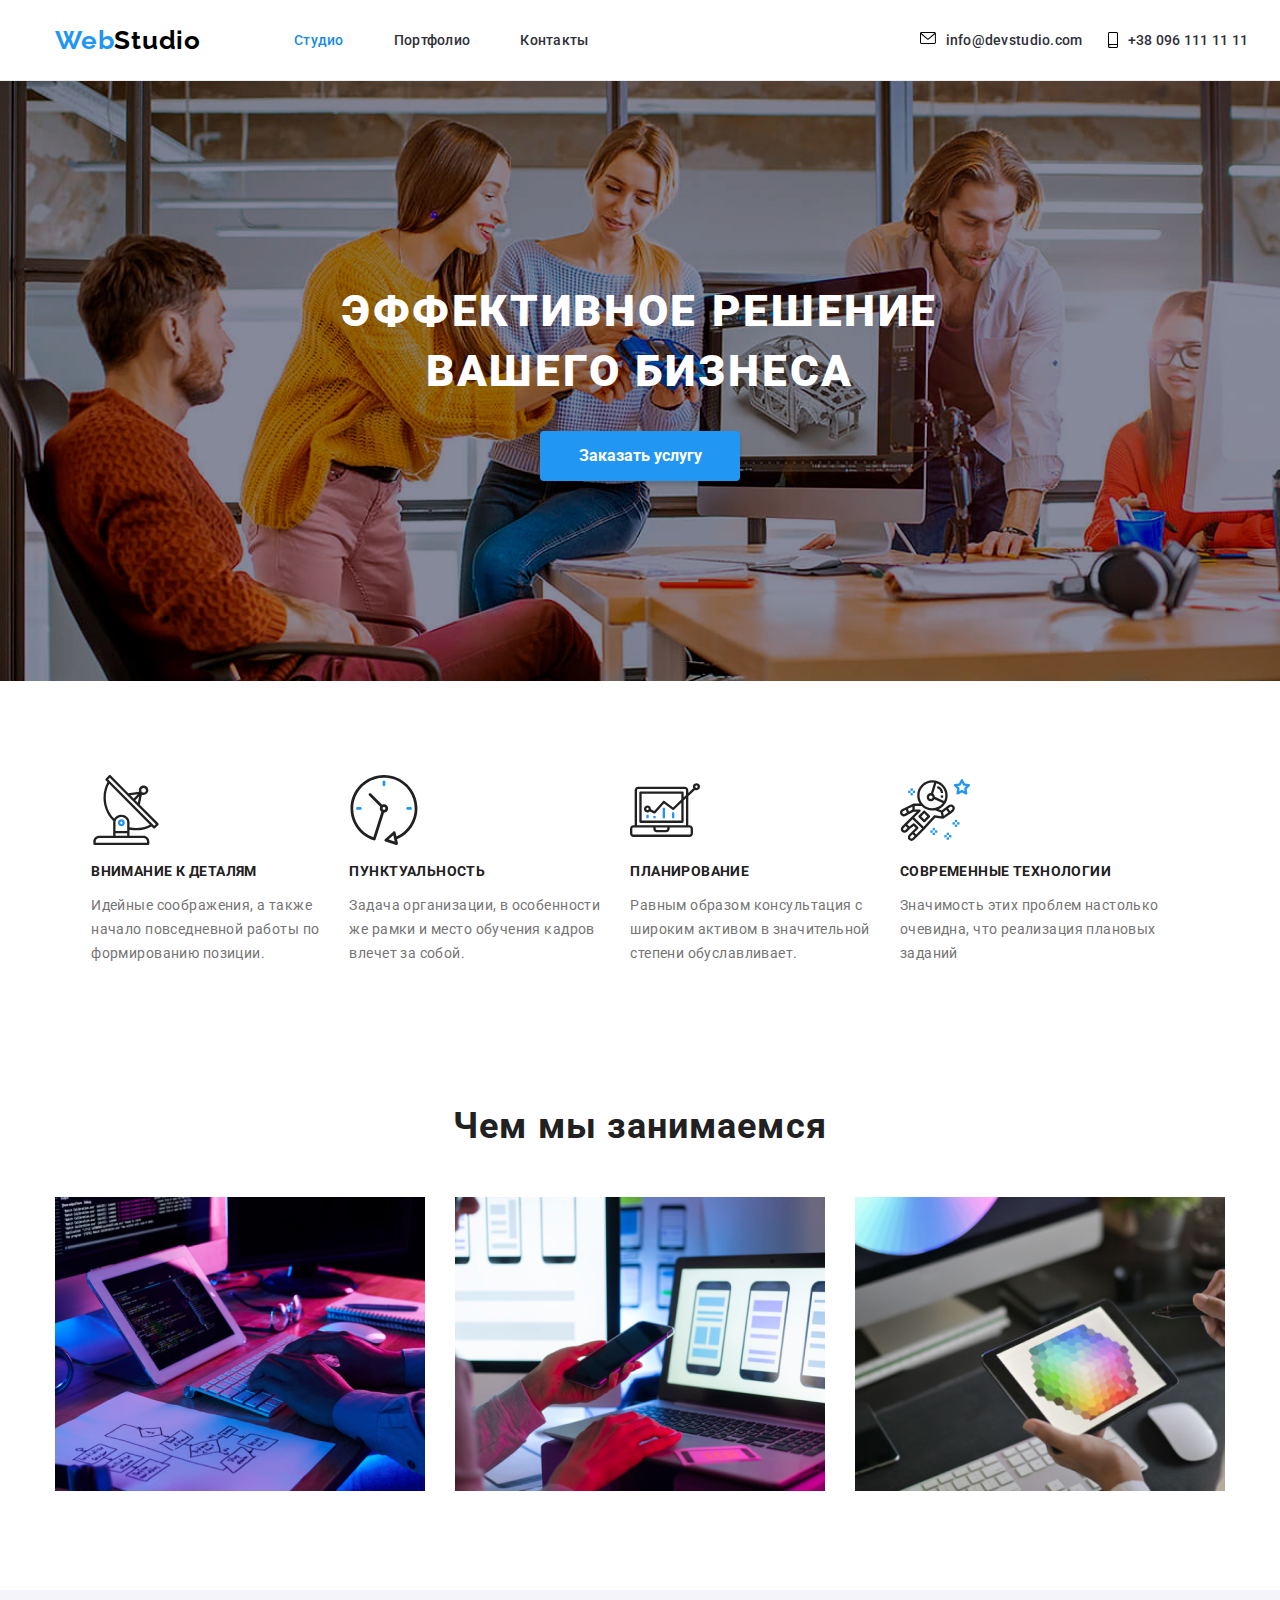
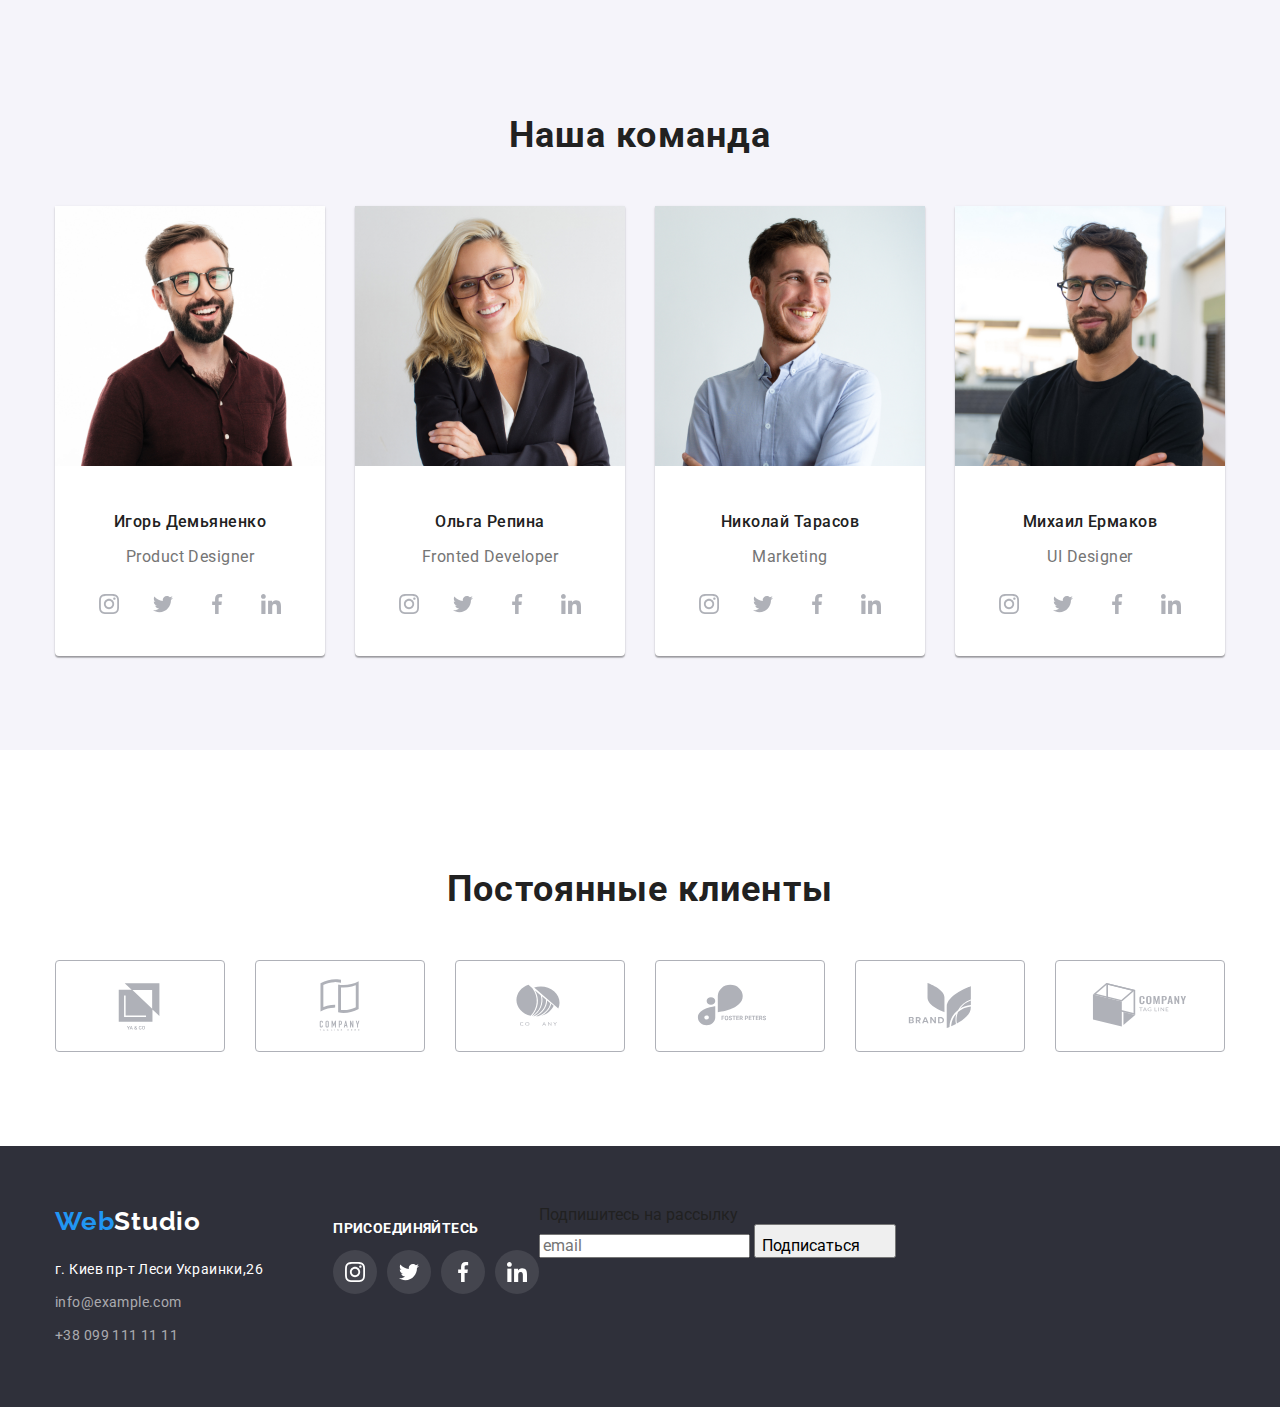
==== commit 12557dfd: "Add files via upload" ====
--- a/index.html
+++ b/index.html
@@ -352,6 +352,19 @@
             </li>
         </ul>
        </div>
+       <form class="distribution-form">
+        <div>
+            <label for="input-distrib" class="distrib-label">Подпишитесь на рассылку</label>
+            <div class="distribution-field">
+                <input type="email" class="input-distrib" id="input-distrib" name="input-distrib" placeholder="email">
+                <button class="button-distrib" type="submit">Подписаться
+                   <svg class="button-distrib-icon" width="24" height="24">
+                    <use href="./img/symbol-defs.svg#icon-icon-send"></use>
+                   </svg>
+                </button> 
+            </div>
+        </div>
+       </form>
         
     </div>
     </footer>
@@ -362,7 +375,7 @@
                     <use href="./img/symbol-defs.svg#icon-close-black-18dp-2-1"></use>
                 </svg>
             </button>
-        </div>
+        
         <h3 class="modal-title">Оставьте свои данные, мы вам перезвоним</h3>
         <form class="modal-form">
         <label class="modal-label" for="user-name">Имя</label>
@@ -394,14 +407,15 @@
             <label for="check" class="check-text">
                 <span>
                     <svg class="check-icon" width="16" height="15">
-                        <use href="./img/symbol-defs.svg#icon-icon-check"></use>
+                        <use href="./img/symbol-defs.svg#icon-Vector"></use>
                     </svg>
                 </span>
                 Соглашаюсь с рассылкой и принимаю <a href="" class="licence">Условие договора</a>
             </label>
             <button class="modal-button" type="submit">Отправить</button>
-
-        </div>
+        
+        </div>
+     </div>
     </div>
     <script src="./js/window.js"></script>
 </body>
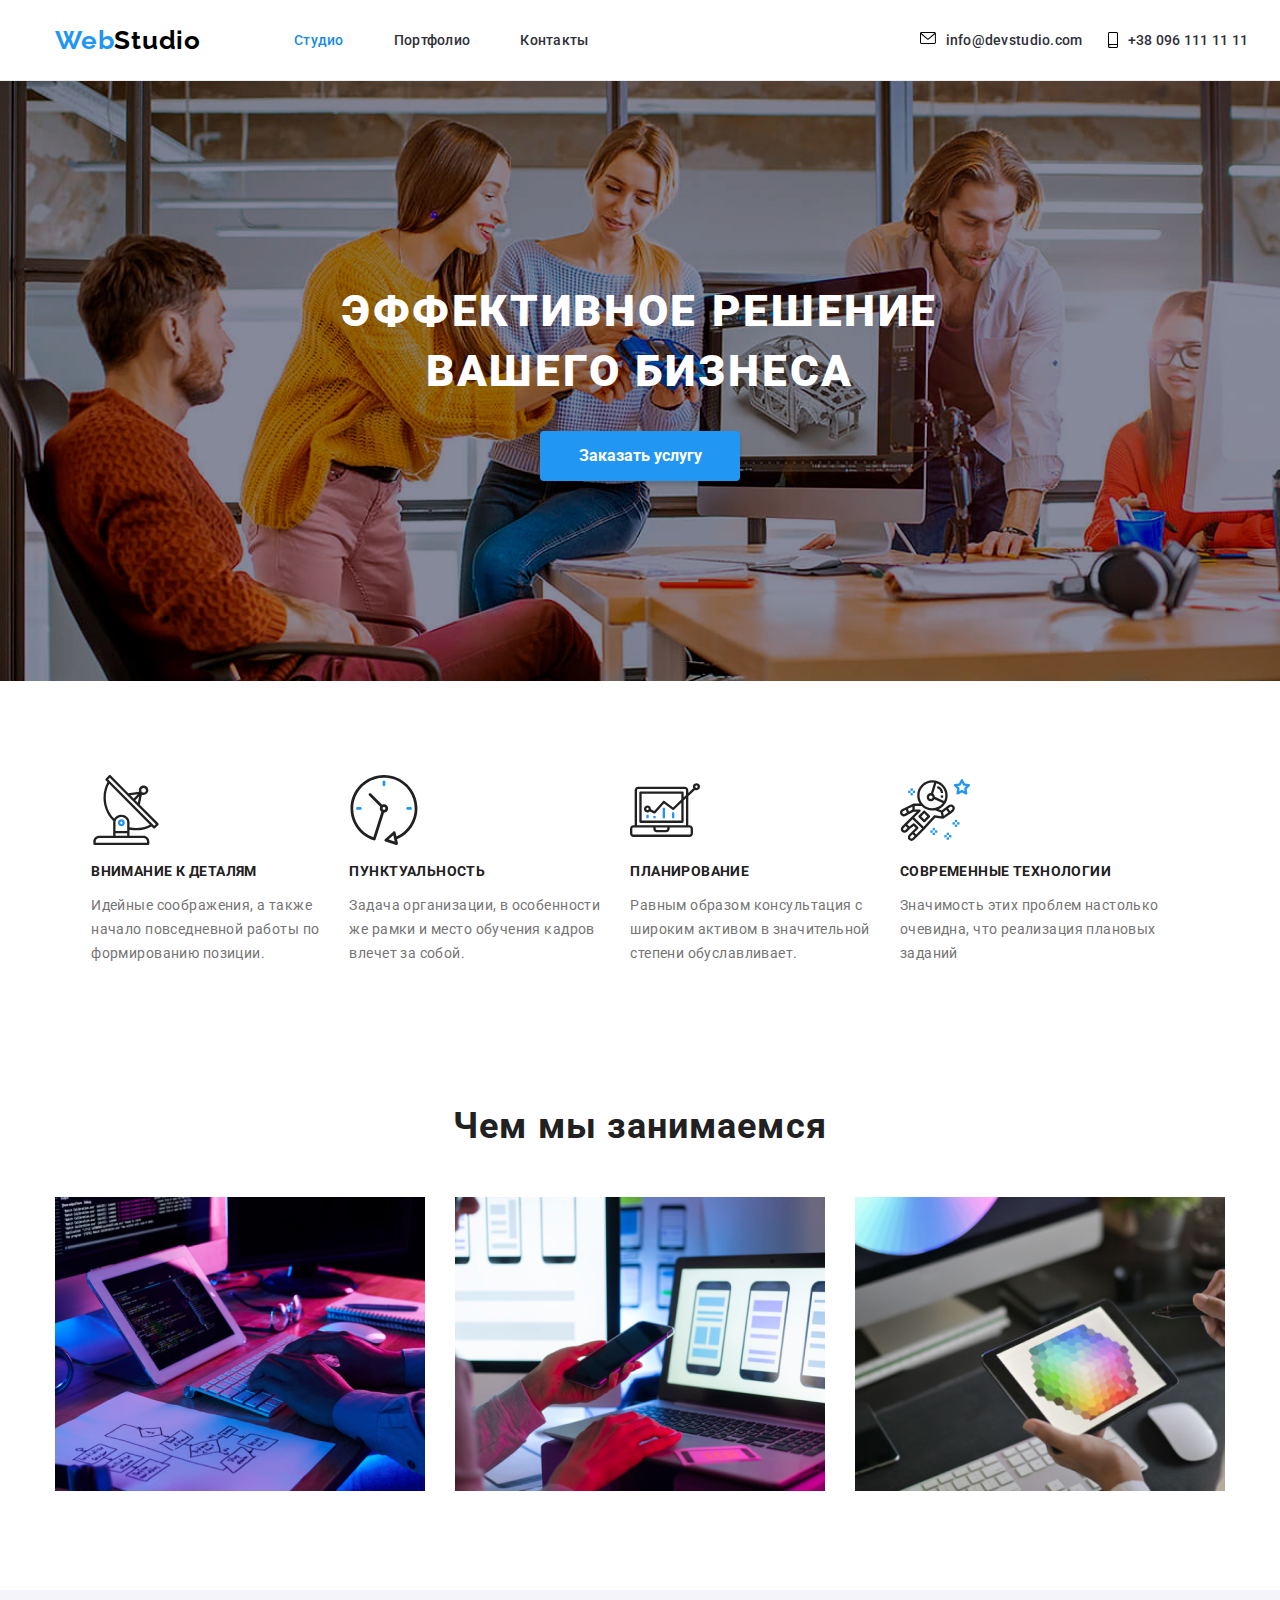
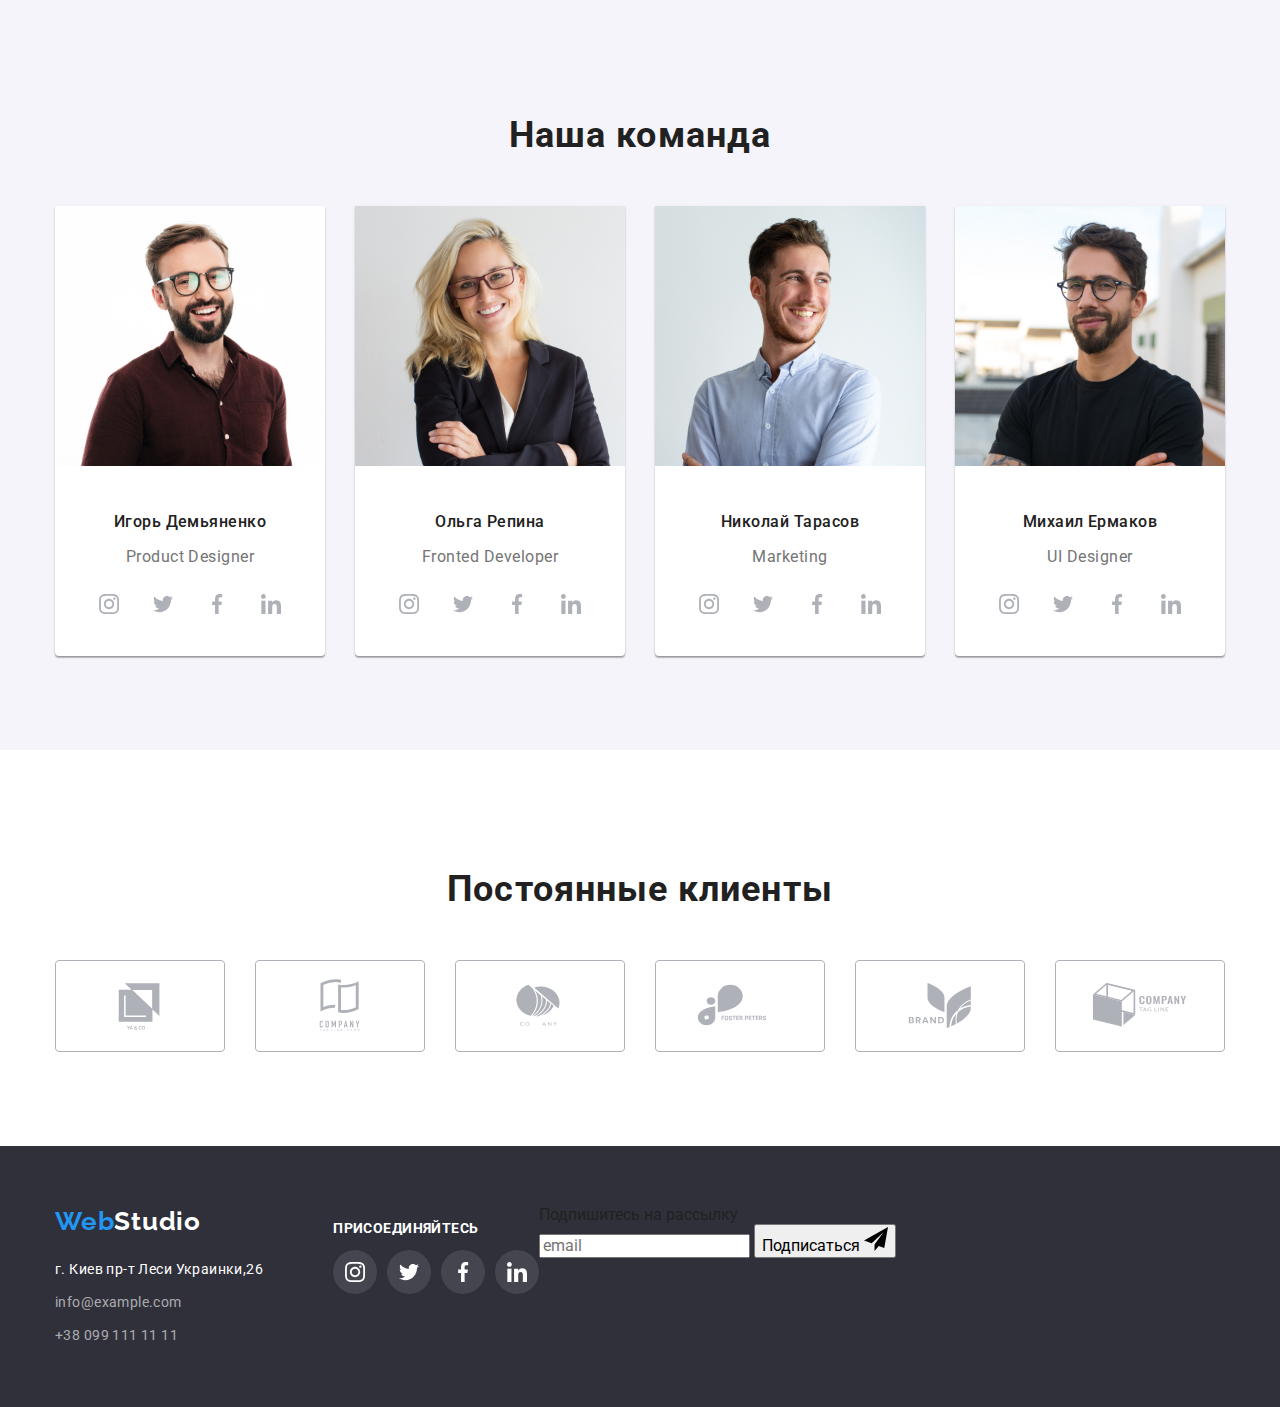
==== commit 7311d1b2: "Add files via upload" ====
--- a/index.html
+++ b/index.html
@@ -10,6 +10,7 @@
     </style>
     <link rel="stylesheet" href="./css/modern-normalaze.css">
     <link rel="stylesheet" href="./css/style.css">
+    <link rel="website icon" type="png" href="./img/websiteicon.jpg">
     
 </head>
 <body>
